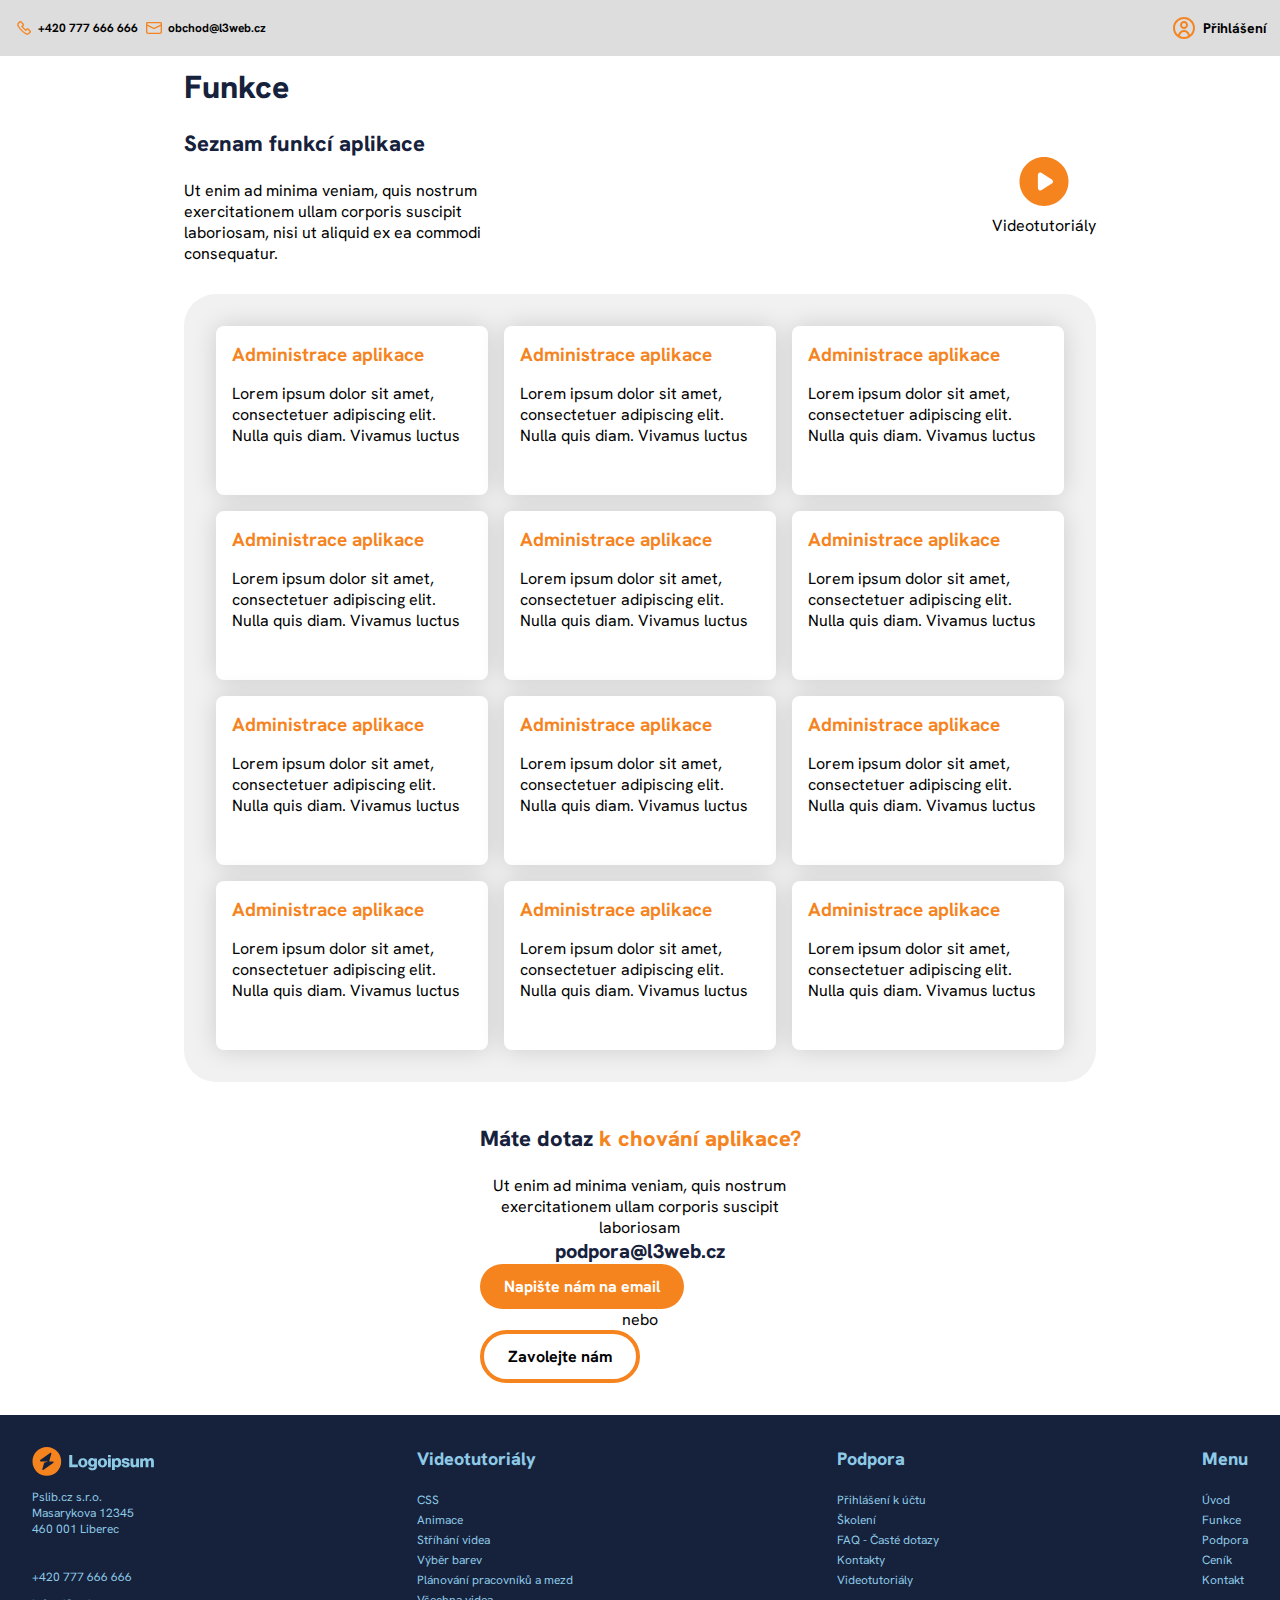
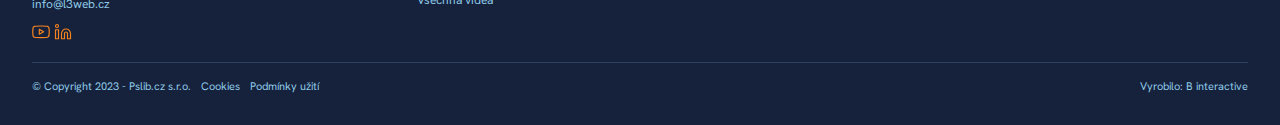
==== funkce.html @ f2d2f266 "menu" ====
<!DOCTYPE html>
<html lang="cs">
<head>
    <meta charset="UTF-8">
    <meta http-equiv="X-UA-Compatible" content="IE=edge">
    <meta name="viewport" content="width=device-width, initial-scale=1.0">
    <meta name="viewport" content="width=device-width, initial-scale=1.0">
    <link rel="preconnect" href="https://fonts.googleapis.com">
    <link rel="preconnect" href="https://fonts.gstatic.com" crossorigin>
    <link href="https://fonts.googleapis.com/css2?family=Hanken+Grotesk:ital,wght@0,300;0,400;0,500;0,600;0,700;0,800;1,300;1,400;1,500;1,600&display=swap" rel="stylesheet">
    <link rel="stylesheet" href="/fonts.css">
    <link rel="stylesheet" href="/layout.css">
    <link rel="stylesheet" href="/style.css">
    <title>Funkce</title>
</head>
<body>
    <header>
        <div class="menu__menuUp">
            <div class="menuUp__wrapper">
                <p class="menuUp__text menuUp__text--phone">+420 777 666 666</p>
                <p class="menuUp__text menuUp__text--mail">obchod@l3web.cz</p>
            </div>
            <p class="menuUp__login">Přihlášení</p>
        </div>
        <div class="menu__menuDown">

        </div>

    </header>

    <section class="funkce">
        <div class="funkce__wrapper2">
            <h1>Funkce</h1>
            <div class="funkce__wrapper">
                <div>
                    <h3 class="h3--left">Seznam funkcí aplikace</h3>
                    <p class="funkce__text">Ut enim ad minima veniam, quis nostrum exercitationem ullam corporis suscipit laboriosam, nisi ut aliquid ex ea commodi consequatur.</p>
                </div>
                <a href="#" class="funkce__video">Videotutoriály</a>
            </div>
        </div>
        

        <div class="vyhody__podrobnosti vyhody__podrobnosti--funkce">
            <a class="podrobnostiCard podrobnostiCard--funkce" href="#">
                <p class="podrobnostiCard__nadpis podrobnostiCard__nadpis--funkce">Administrace aplikace</p>
                <p class="podrobnostiCard__text">Lorem ipsum dolor sit amet, consectetuer adipiscing elit. Nulla quis diam. Vivamus luctus egestas leo. Class aptent taciti sociosqu ad litora torquent per conubia nostra, per inceptos hymenaeos. Nulla turpis magna, cursus sit amet, suscipit a, interdum id, felis.</p>
            </a>
            <a class="podrobnostiCard podrobnostiCard--funkce" href="#">
                <p class="podrobnostiCard__nadpis podrobnostiCard__nadpis--funkce">Administrace aplikace</p>
                <p class="podrobnostiCard__text">Lorem ipsum dolor sit amet, consectetuer adipiscing elit. Nulla quis diam. Vivamus luctus egestas leo. Class aptent taciti sociosqu ad litora torquent per conubia nostra, per inceptos hymenaeos. Nulla turpis magna, cursus sit amet, suscipit a, interdum id, felis.</p>
            </a>
            <a class="podrobnostiCard podrobnostiCard--funkce" href="#">
                <p class="podrobnostiCard__nadpis podrobnostiCard__nadpis--funkce">Administrace aplikace</p>
                <p class="podrobnostiCard__text">Lorem ipsum dolor sit amet, consectetuer adipiscing elit. Nulla quis diam. Vivamus luctus egestas leo. Class aptent taciti sociosqu ad litora torquent per conubia nostra, per inceptos hymenaeos. Nulla turpis magna, cursus sit amet, suscipit a, interdum id, felis.</p>
            </a>
            <a class="podrobnostiCard podrobnostiCard--funkce" href="#">
                <p class="podrobnostiCard__nadpis podrobnostiCard__nadpis--funkce">Administrace aplikace</p>
                <p class="podrobnostiCard__text">Lorem ipsum dolor sit amet, consectetuer adipiscing elit. Nulla quis diam. Vivamus luctus egestas leo. Class aptent taciti sociosqu ad litora torquent per conubia nostra, per inceptos hymenaeos. Nulla turpis magna, cursus sit amet, suscipit a, interdum id, felis.</p>
            </a>
            <a class="podrobnostiCard podrobnostiCard--funkce" href="#">
                <p class="podrobnostiCard__nadpis podrobnostiCard__nadpis--funkce">Administrace aplikace</p>
                <p class="podrobnostiCard__text">Lorem ipsum dolor sit amet, consectetuer adipiscing elit. Nulla quis diam. Vivamus luctus egestas leo. Class aptent taciti sociosqu ad litora torquent per conubia nostra, per inceptos hymenaeos. Nulla turpis magna, cursus sit amet, suscipit a, interdum id, felis.</p>
            </a>
            <a class="podrobnostiCard podrobnostiCard--funkce" href="#">
                <p class="podrobnostiCard__nadpis podrobnostiCard__nadpis--funkce">Administrace aplikace</p>
                <p class="podrobnostiCard__text">Lorem ipsum dolor sit amet, consectetuer adipiscing elit. Nulla quis diam. Vivamus luctus egestas leo. Class aptent taciti sociosqu ad litora torquent per conubia nostra, per inceptos hymenaeos. Nulla turpis magna, cursus sit amet, suscipit a, interdum id, felis.</p>
            </a>
            <a class="podrobnostiCard podrobnostiCard--funkce" href="#">
                <p class="podrobnostiCard__nadpis podrobnostiCard__nadpis--funkce">Administrace aplikace</p>
                <p class="podrobnostiCard__text">Lorem ipsum dolor sit amet, consectetuer adipiscing elit. Nulla quis diam. Vivamus luctus egestas leo. Class aptent taciti sociosqu ad litora torquent per conubia nostra, per inceptos hymenaeos. Nulla turpis magna, cursus sit amet, suscipit a, interdum id, felis.</p>
            </a>
            <a class="podrobnostiCard podrobnostiCard--funkce" href="#">
                <p class="podrobnostiCard__nadpis podrobnostiCard__nadpis--funkce">Administrace aplikace</p>
                <p class="podrobnostiCard__text">Lorem ipsum dolor sit amet, consectetuer adipiscing elit. Nulla quis diam. Vivamus luctus egestas leo. Class aptent taciti sociosqu ad litora torquent per conubia nostra, per inceptos hymenaeos. Nulla turpis magna, cursus sit amet, suscipit a, interdum id, felis.</p>
            </a>
            <a class="podrobnostiCard podrobnostiCard--funkce" href="#">
                <p class="podrobnostiCard__nadpis podrobnostiCard__nadpis--funkce">Administrace aplikace</p>
                <p class="podrobnostiCard__text">Lorem ipsum dolor sit amet, consectetuer adipiscing elit. Nulla quis diam. Vivamus luctus egestas leo. Class aptent taciti sociosqu ad litora torquent per conubia nostra, per inceptos hymenaeos. Nulla turpis magna, cursus sit amet, suscipit a, interdum id, felis.</p>
            </a>
            <a class="podrobnostiCard podrobnostiCard--funkce" href="#">
                <p class="podrobnostiCard__nadpis podrobnostiCard__nadpis--funkce">Administrace aplikace</p>
                <p class="podrobnostiCard__text">Lorem ipsum dolor sit amet, consectetuer adipiscing elit. Nulla quis diam. Vivamus luctus egestas leo. Class aptent taciti sociosqu ad litora torquent per conubia nostra, per inceptos hymenaeos. Nulla turpis magna, cursus sit amet, suscipit a, interdum id, felis.</p>
            </a>
            <a class="podrobnostiCard podrobnostiCard--funkce" href="#">
                <p class="podrobnostiCard__nadpis podrobnostiCard__nadpis--funkce">Administrace aplikace</p>
                <p class="podrobnostiCard__text">Lorem ipsum dolor sit amet, consectetuer adipiscing elit. Nulla quis diam. Vivamus luctus egestas leo. Class aptent taciti sociosqu ad litora torquent per conubia nostra, per inceptos hymenaeos. Nulla turpis magna, cursus sit amet, suscipit a, interdum id, felis.</p>
            </a>
            <a class="podrobnostiCard podrobnostiCard--funkce" href="#">
                <p class="podrobnostiCard__nadpis podrobnostiCard__nadpis--funkce">Administrace aplikace</p>
                <p class="podrobnostiCard__text">Lorem ipsum dolor sit amet, consectetuer adipiscing elit. Nulla quis diam. Vivamus luctus egestas leo. Class aptent taciti sociosqu ad litora torquent per conubia nostra, per inceptos hymenaeos. Nulla turpis magna, cursus sit amet, suscipit a, interdum id, felis.</p>
            </a>
        </div>

    </section>
    <section class="dotazy">
        <h3>Máte dotaz <span class="orange">k chování aplikace?</span></h3>
        <div class="dotazy__wrapper">
            <p class="dotazy__text">Ut enim ad minima veniam, quis nostrum exercitationem ullam corporis suscipit laboriosam</p>
            <p class="dotazy__mail">podpora@l3web.cz</p>
            <a class="button button--L" href="#">Napište nám na email</a>
            <p class="dotazy__text--2">nebo</p>
            <a class="button button--border" href="#">Zavolejte nám</a>
        </div>
    </section>

    <footer>
        <div class="footer">
            <div class="footer__mainWrapper">
                <div class="footer__kategory">
                    <img src="/img/logo_footer.svg" alt="">
                    <div class="footer__wrapper">
                        <div>
                            <p class="footer__odkaz">Pslib.cz s.r.o.</p>
                            <p class="footer__odkaz">Masarykova 12345</p>
                            <p class="footer__odkaz">460 001 Liberec</p>
                        </div>
                        <div class="footer__wrapper2">
                            <p class="footer__odkaz">+420 777 666 666</p>
                            <p class="footer__odkaz">info@l3web.cz</p>
                            <div>
                                <img src="/img/footer_youtube.svg" alt="">
                                <img src="/img/footer_linkedin.svg" alt="">
                            </div>
                        </div>
                    </div>
                </div>
                <div class="footer__kategory">
                    <p class="footer__title">Videotutoriály</p>
                    <div class="footer__text">
                        <a class="footer__odkaz" href="#">CSS</a>
                        <a class="footer__odkaz" href="#">Animace</a>
                        <a class="footer__odkaz" href="#">Stříhání videa</a>
                        <a class="footer__odkaz" href="#">Výběr barev</a>
                        <a class="footer__odkaz" href="#">Plánování pracovníků a mezd</a>
                        <a class="footer__odkaz" href="#">Všechna videa</a>
                    </div>
                </div>
                <div class="footer__kategory">
                    <p class="footer__title">Podpora</p>
                    <div class="footer__text">
                        <a class="footer__odkaz" href="#">Přihlášení k účtu</a>
                        <a class="footer__odkaz" href="#">Školení</a>
                        <a class="footer__odkaz" href="#">FAQ - Časté dotazy</a>
                        <a class="footer__odkaz" href="#">Kontakty</a>
                        <a class="footer__odkaz" href="#">Videotutoriály</a>
                    </div>
                </div>
                <div class="footer__kategory">
                    <p class="footer__title">Menu</p>
                    <div class="footer__text">
                        <a class="footer__odkaz" href="/index.html">Úvod</a>
                        <a class="footer__odkaz" href="/funkce.html">Funkce</a>
                        <a class="footer__odkaz" href="#">Podpora</a>
                        <a class="footer__odkaz" href="#">Ceník</a>
                        <a class="footer__odkaz" href="#">Kontakt</a> 
                    </div>
                </div>
            </div>
    
            <div class="footer__line"></div>
    
            <div class="footer__paticka">
                <div class="paticka__wrapper">
                    <p>© Copyright 2023 - Pslib.cz s.r.o.</p>
                    <p>Cookies</p>
                    <p>Podmínky užití</p>
                </div>
                    <p>Vyrobilo: B interactive</p>
            </div>
        </div>
    </footer>
</body>
</html>
---- fonts.css ----
:root {
    --primarColor:#F5841F;
    --secondColor:#16213C;
    --footerText:#8ECAE6;
    --buttonText: #ffffff;
}

html{
    font-family: 'Hanken Grotesk', sans-serif;
    font-weight: 400;
    font-size: 16px;
}
.menuUp__text {
    font-weight: 700;
    font-size: 12px;
}
.menuUp__login {
    font-weight: 700;
    font-size: 14px;
}

h1{
    font-weight: 800;
    font-size: 32px;
    color: var(--secondColor);
    text-align: left;
    align-self: flex-start;
    margin-top: 0;
}
.orange {
    color: var(--primarColor);
}
.uvod {
    color: var(--secondColor);
}
h2{
    font-weight: 800;
    font-size: 25px;
    color: var(--secondColor);
    text-align: center;
    margin-bottom: 1em;
    margin-top: 0;
}
h3 {
    font-weight: 800;
    font-size: 22px;
    color: var(--secondColor);
    margin-top: 0;
    margin-bottom: 1em;
    text-align: center;
}
.h3--left {
    text-align: left;
}
.button {
    font-weight: 700;
    color: var(--buttonText) ;
    text-decoration: none;
}
.pribeh__nadpis {
    font-weight: 800;
    font-size: 20px;
    color: var(--secondColor);
}
.vyhodyCard__text {
    font-weight: 700;
    font-size: 19px;
    color: var(--secondColor);
}
.recenze__jmeno {
    font-weight: 700;
    font-size: 19px;
}
.recenze__profese {
    font-style: italic;
    font-size: 14px;

}
.podrobnostiCard__nadpis {
    font-weight: 700;
    font-size: 19px;
    color: var(--secondColor);
}
.podrobnostiCard__nadpis--funkce {
    color: var(--primarColor);
}


.aktualita__nadpis {
    font-weight: 700;
    font-size: 19px;
}
.aktualita__odkaz {
    text-decoration: none;
    font-weight: 700;
    font-size: 16px;
    color: var(--primarColor);
}
.aktualita__odkaz:hover {
    color: var(--secondColor);
}



.footer {
    color: var(--footerText);
}
.footer__odkaz {
    text-decoration: none;
    color: var(--footerText);
    font-weight: 400;
    font-size: 12px;
}
.footer__odkaz:hover {
    color: var(--primarColor);
}
.footer__title {
    font-weight: 800;
    font-size: 18px;
}
.footer__paticka {
    font-weight: 400;
    font-size: 11px;
}

.dotazy__mail {
    font-weight: 800;
    font-size: 20px;
    color: var(--secondColor);
}
---- layout.css ----
body {
position: relative;
display: flex;
flex-direction: column;
align-items: center;
margin: 0;
}

section {
    padding: 2em 1em;
}

.uvod {
    display: flex;
    flex-direction: column;
    justify-items: right;
   /* justify-content: flex-start;*/
    align-content: flex-start;
    gap: 40px;
    max-width: 20em;    /*!!!!!!!!!!*/
}
.uvodBody{
    display: flex;
    flex-direction: column;
    align-items: flex-start;
    gap: 17px;
   /* width: 20em;*/
}

.uvod_img {
    width: 100%;   
   /* align-self: flex-start;*/
    border-radius: 22.5px;
}

.loga {
    /*display: grid;
    grid-template-areas: 
    "a a b b c"
    ". d e e .";
    gap: 2em;
    justify-content: center;
    align-content: center;*/
    display: flex;
    flex-direction: column;
    gap: 1em;
    align-items: center;
}
.loga__wrapper {
    display: flex;
    gap: 1em;
}

/*.logo_img--1 {
    grid-area: a;
}
.logo_img--2 {
    grid-area: b;
}
.logo_img--3 {
    grid-area: c;
}
.logo_img--4 {
    grid-area: d;
}
.logo_img--5 {
    grid-area: e;
}*/

.vyhody__podrobnosti {
    display: grid;
    justify-items: center;
    gap: 1em;
}
.vyhody__cardsGrid {
    display: grid;
    gap: 4em;
    justify-items: center;
}

.pribehFlex {
    display: flex;
    flex-direction: row;
    align-items: center;
    flex-wrap: wrap;
    padding: 0px;
    gap: 1.5em;
    margin: 0 2em;
}

.recenze__wrapper--2 {
    display: flex;
    flex-direction: column;
    gap: 4em;
}

.aktuality {
    display: flex;
    flex-direction: column;
    gap: 2em;
}


.funkce {
    display: flex;
    flex-direction: column;
    align-items: center;
    padding: 10px 20px;
    gap: 30px;
    margin-left: 4em;
    margin-right: 4em;
}
.funkce__wrapper {
    display: flex;
    flex-direction: column;
    align-items: flex-start;
    gap: 1em;
}
.funkce__text {
    width: 15em;
}
.vyhody__podrobnosti--funkce {
    padding: 1em;
    border-radius: 0.9em;
}
@media (min-width: 768px) {
    
    .nav-link {
        color: black;
        font-weight: 700;
        text-decoration: none;
    }

    .uvod {
        max-width: 30em;
    }

    .loga {
        flex-direction: row;
    }
    .vyhody__cardsGrid {
        grid-template-columns: 1fr 1fr;
    }
    .vyhody__podrobnosti {
        grid-template-columns: 1fr 1fr;
    }
    .center {
        align-self: center;
    }
    .story {
        width: max-content;
    }
    .pribehFlex {
        flex-direction: row;
        flex-wrap: nowrap;
        width: 600px;
        margin: 0;
    }
    .pribeh__text {
        width: 20em;
    }

    .aktuality {
        flex-direction: row;
        gap: 8em;
    }

    .funkce__wrapper {
        flex-direction: row;
        align-items: center;
        justify-content: space-between;
    }
    .funkce__text {
        width: 20em;
    }

    .funkce__wrapper2 {
        width: 100%;
    }
    .vyhody__podrobnosti--funkce {
        padding: 2em;
        border-radius: 32px;
    }
}

@media (min-width: 961px) {
    .vyhody__podrobnosti {
        grid-template-columns: 1fr 1fr 1fr;
    }
}

/* desktop*/
@media (min-width: 1281px) {
    .uvod {
        flex-direction: row;
        width: 80em;
        justify-content: center;
    }
    .uvodBody {
        width: 33em;
    }
    .uvod_img {
        width: 20em;      /*!!!!!!!!!*/
    }


    .vyhody__cardsGrid {
        grid-template-columns: repeat(4, 1fr);
        gap: 1em;
    }
    .vyhody__podrobnosti {
        grid-template-columns: repeat(4, 1fr);
        gap: 1em;
    }

    .recenze__wrapper--2 {
        flex-direction: row;
    }
    
    
}
---- style.css ----
:root {
    --primarColor:#F5841F;
    --secondColor:#16213C;
    --footerText:#8ECAE6;
    --buttonText: #ffffff;
    --vyhodyBg: rgba(231, 231, 231, 0.6);
    --aktualityBg: rgba(221, 221, 221, 1); /*skontrolovat*/
}
p {
    margin: 0;
}
a {
    text-decoration: none;
}
.nav-item:hover {
    transition: 0.2s;
    transform: scale(1.1);
    font-weight: 700;
}
/*a {
    text-decoration: none;
}*/

header {
    width: 100vw;
    
}
.menu__menuUp {
    display: flex;
    flex-direction: row;
    justify-content: space-between;
    align-items: center;
    /*margin: 1em;*/
    padding-top: 1em;
    padding-bottom: 1em;
    gap: 50px;
    background-color: var(--aktualityBg);
    width: 100vw;
    position: relative;
    z-index: 2;
}
.menuUp__wrapper {
    display: flex;
    flex-direction: row;
    align-items: center;
    flex-wrap: wrap;
    padding: 0px;
    gap: 8px;
    margin-left: 1em;
}
.menuUp__login::before {
    content: "";
    display: inline-block;
    width: 24px;
    height: 24px;
    background-image: url(/img/header_login.svg);
    background-position: center;
    background-size: contain;
    margin-right: 0.5em;
}
.menuUp__login {
    display: flex;
    flex-direction: row;
    align-items: center;
    margin-right: 1em;
}
.menuUp__text--phone::before {
    content: "";
    display: inline-block;
    width: 16px;
    height: 16px;
    background-image: url(/img/menu_phone.svg);
    background-position: center;
    background-size: contain;
    margin-right: 0.5em;
}
.menuUp__text--mail::before {
    content: "";
    display: inline-block;
    width: 16px;
    height: 16px;
    background-image: url(/img/menu_mail.svg);
    background-position: center;
    background-size: contain;
    margin-right: 0.5em;
}
.menuUp__text {
    display: flex;
    flex-direction: row;
    align-items: center;
}


.navbar {
    position: relative;
    justify-content: space-between;
    align-items: center;
    
  
}

/* hamburger menu */
.hamburger-row {
    padding: 1em;
    display: flex;
    justify-content: flex-end;
}
.hamburger {
    display: block;
}

.hamburger-nav ul {
    margin: 0;
    padding: 0;
}
.hamburger-nav li {
    display: block;
    padding: 0.5em 1em;
    padding-left: 1em;
    padding-top: 1em;
}
.navbar__logo{
    color: var(--white-color);
    position: absolute;
    top: 5em;
}

.hamburger-nav li:hover {
    color: var(--buttonText);
}
.hamburger {
    width: 60px;
    height: 45px;
    position: relative;
    overflow: hidden;
}
  
.hamburger span {
    position: absolute;
    height: 9px;
    width: 100%;
    background: var(--primarColor);
    left: 0;
    transition: 1s;
}

.hamburger span:nth-child(1) { top: 0px; }
  
.hamburger span:nth-child(2) { top: 18px; transition: 0.2s; }
  
.hamburger span:nth-child(3) { bottom: 0px; }

.hamburger-nav {
    transform: translateY(-100%);
    transition: 1s;
}





@media screen and (max-width: 639px) { 
    .hamburger-row {
        position: relative;
        z-index: 1;
        display: flex;
        background-color: var(--buttonText);
    }
    .hamburger-nav ul li > a {
        color: var(--buttonText);
    }
    .hamburger-nav.active {
        transform: scaleY(1);
    }
    .hamburger-nav.active > .navbar__logo {
        position: absolute;
        top: -3em;
    }
    .hamburger-nav {
        transition: 1s;
        position: absolute;
        background-color: var(--primarColor);
        width: 100vw;
        z-index: 0;
        padding-left: 2em;
    }

    .hamburger.active  span:nth-child(1) {
        transition: 1s;
        rotate: 45deg;
        top: 18px;
    }
    .hamburger.active  span:nth-child(2) {
        
        position: absolute;
        transform: translate(100%, 0);
        right: 100%;
        transition: 0.5s;
    }
    .hamburger.active  span:nth-child(3) {
        transition: 1s;
        rotate: 135deg;
        bottom: 18px;
        translate: .7s;
    }
    .hamburger-nav ul > li {
        color: beige;
    }

}
@media screen and (min-width: 640px) {
    .hamburger-row {
        display: none;
    }
    .hamburger-nav {
        transform: none;
        margin: 1em;
    }
    .navbar__logo {
        top: 0.5em;
    }
    .hamburger-nav ul {
        height: auto;
        width: 100%;
        display: flex;
        justify-content: end;
    }
    .hamburger-nav li:nth-child(even) {
        background-color: rgba(0, 0, 0, 0);
    }
    .hamburger-nav li{
        background-color: rgba(0, 0, 0, 0);
        color: black;
        transition: .4s;
        text-decoration: none;
    }
    .hamburger-nav li:hover {
        background-color: rgba(0, 0, 0, 0);
        color: black;
        transform: scale(1.4);
        transition: .4s;
    }
}


/* HEADER*/
header{
    position: relative;
    background-size:cover;
    background-position: center;
    margin: 0;
}

/* NAVBAR */










.uvodBody__odrazka::before {
    content: "";
    display: inline-block;
    width: 16.3px;
    height: 12.26px;
    background-image: url(/img/uvod_icon.svg);
    background-position: center;
    background-size: contain;
    margin-right: 3px;
}

.button {
    display: inline-block;
    padding: 12px 24px;
    text-align: center;
    border-radius: 30px;
    background-color: var(--primarColor);
}
.button:hover {
    background-color: var(--secondColor);
}
.button--S {
    padding: 6.4px 12.8px;
    border-radius: 16px;
}
.button--border {
    border: 4px solid var(--primarColor);
    border-radius: 30px;
    color: black;
    background-color: white; /*root*/
}
.button--border:hover {
    color: white;
    background-color: var(--primarColor);
}

.hidden { 
   position: absolute;
   margin-left: -300em;         /*špatně!!!! od marginovat absolut*/
}


.pribeh {
    display: flex;
    flex-direction: column;
    align-items: flex-start;
    padding: 0px;
    gap: 1em;
    flex-grow: 2;
}
.pribeh__text {
    overflow: hidden;
    flex-wrap: wrap;
    text-overflow: ellipsis;   /*overflow*/
    width: 16em;
    height: 4em;
    margin: 0;
}
.pribeh__img {
    flex-grow: 2;
    width: 100%;
    border-radius: 4.3%;
}

.recenze {
    display: flex;
    flex-direction: row;
    align-items: center;
    padding: 0px;
    gap: 19px;
}
.recenze__wrapper {
    display: flex;
    flex-direction: column;
    align-items: flex-start;
    padding: 0px;
    gap: 17px;
   /* width: 339px;*/
}
.recenze__text {
    overflow: hidden;
    flex-wrap: wrap;
    text-overflow: ellipsis;
    width: 230px;
    height: 4em;
}

.recenze__wrapper--1 {
    display: flex;
    flex-direction: column;
    gap: 2.5em;
    align-items: center;
}

.vyhody {
    display: flex;
    flex-direction: column;
    
    align-items: center;
    gap: 2em;
    background: var(--footerText); /*checknout*/
    width: 100vw;
    padding-bottom: 2em;
}
.vyhodyCard {
    display: flex;
    flex-direction: column;
    align-items: center;
    padding: 0px;
    gap: 27px;
    width: 304px;
    text-align: center;
}
.vyhody__line {
    border: 1px dashed #8ECAE6;
    transform: matrix(1, 0, 0, -1, 0, 0);
    width: 75%;
    align-self: center;
}
.podrobnostiCard {
    background-color: #ffffff;
    box-shadow: 0px 0px 25px #D2E7EF;   /*barva root*/
    border-radius: 8px;
    padding: 1em;
}
.podrobnostiCard__text {
    overflow: hidden;
    flex-wrap: wrap;
    text-overflow: ellipsis;
    width: 15em;
    height: 4em;
    color: black;   /*barva root*/
    margin-bottom: 2em;
    margin-top: 1em;
}

.aktualita__text {
    overflow: hidden;
    flex-wrap: wrap;
    text-overflow: ellipsis;
    width: 16em;
    height: 2.8em;
}
.aktuality__wrapper { /*zbytecny*/
    display: grid;
    gap: 1em;
    
}

.aktualita {
    display: flex;
    flex-direction: row;
    flex-wrap: nowrap;
    align-items: flex-start;
    margin-right: -3em;
}
.aktualita__wrapper::before {
    content: "24.";
    /*display: inline-block;*/
    width: 43px;
    height: 44px;
    background-image: url(/img/aktualiy.svg);
    /*text-align: center;*/
    display: flex;
    align-items: center;
    justify-content: center;
    color: var(--footerText);
    background-size: contain;
    background-repeat: no-repeat;
    /*background-position: center;*/
    background-position-y: 10px;
    /*position: absolute;*/
    margin-left: -3.1em;
    margin-bottom: -2.4em;
}
.aktuality__bg {
    display: flex;
    flex-direction: column;
    align-items: center;
    background-color: var(--aktualityBg);
    width: 100vw;
}





footer {
    background-color: var(--secondColor);
    width: 100vw;
    margin-bottom: 0;
    padding-bottom: 0;
}
.footer__kategory {
    display: flex;
    flex-direction: column;
    align-items: flex-start;
    padding: 0px;
    gap: 0.7em;
}
.footer__text {
    display: flex;
    flex-direction: column;
    align-items: flex-start;
    padding: 10px 0px;
    gap: 0.25em;
}
.footer__mainWrapper {
    display: flex;
    flex-direction: row;
    justify-content: space-between;
    /*justify-content: center;*/
    align-items: flex-start;
    flex-wrap: wrap;
    padding: 0px;
    gap: 1em;
}
.footer__wrapper {
    display: flex;
    flex-direction: column;
    justify-content: center;
    align-items: flex-start;
    padding: 0px;
    gap: 2em;
}
.footer__wrapper2 {
    display: flex;
    flex-direction: column;
    align-items: flex-start;
    padding: 0px;
    gap: 0.7em;
}
.footer {
    display: flex;
    flex-direction: column;
    gap: 1em;
    margin: 2em;
}

.footer__paticka {
    display: flex;
    flex-direction: row;
    justify-content: space-between;
    align-items: center;
}
.paticka__wrapper {
    display: flex;
    flex-direction: row;
    align-items: flex-start;
    padding: 0px;
    gap: 10px;
}
.footer__line {
    display: block;
    width: 100%;
    border-top: var(--footerText) solid 1px;
    opacity: 0.2;
}


/*FUNKCE */


.dotazy__wrapper {
   /* display: flex;
    flex-direction: column;
    align-items: center;*/
    padding: 0px;
    /*gap: 15px;*/
}
.dotazy__text {
    text-align: center;
    width: 20em;
}
.dotazy__mail {
    text-align: center;
}
.dotazy__text--2 {
    text-align: center;
}


.funkce__video::before {
    content: "";
    /*display: inline-block;*/
    width: 50px;
    height: 50px;
    background-image: url(/img/funkce_video.svg);
    /*text-align: center;*/
    display: flex;
    background-size: contain;
    background-repeat: no-repeat;
    /*background-position: center;*/
}
.funkce__video {
    display: flex;
    flex-direction: column;
    align-items: center;
    gap: 0.5em;
    color: black;
}
.podrobnostiCard--funkce {
    position: relative;
    box-shadow: 0px 0px 25px rgba(0, 0, 0, 0.15);
}

.podrobnostiCard__text::after {
    content: url(/img/funkce__hover.svg);
    display: flex;
    width: 14.8px;
    height: 10.59px;
    /*background-image: url(/img/funkce__hover.svg);*/
    background-position: center;
    background-size: contain;
    background-color: var(--primarColor);
    position: absolute;
    padding: 0.7em;
    border-radius: 50%;
    left: 1em;
    bottom: -0.5em;
    opacity: 0;
}

.vyhody__podrobnosti--funkce {
    background-color: var(--vyhodyBg);
}

.vyhody__podrobnosti--funkce .podrobnostiCard--funkce:hover .podrobnostiCard__text::after {
    opacity: 100;
}
.vyhody__podrobnosti--funkce .podrobnostiCard--funkce:hover .podrobnostiCard__nadpis--funkce {
    color: var(--secondColor);
}
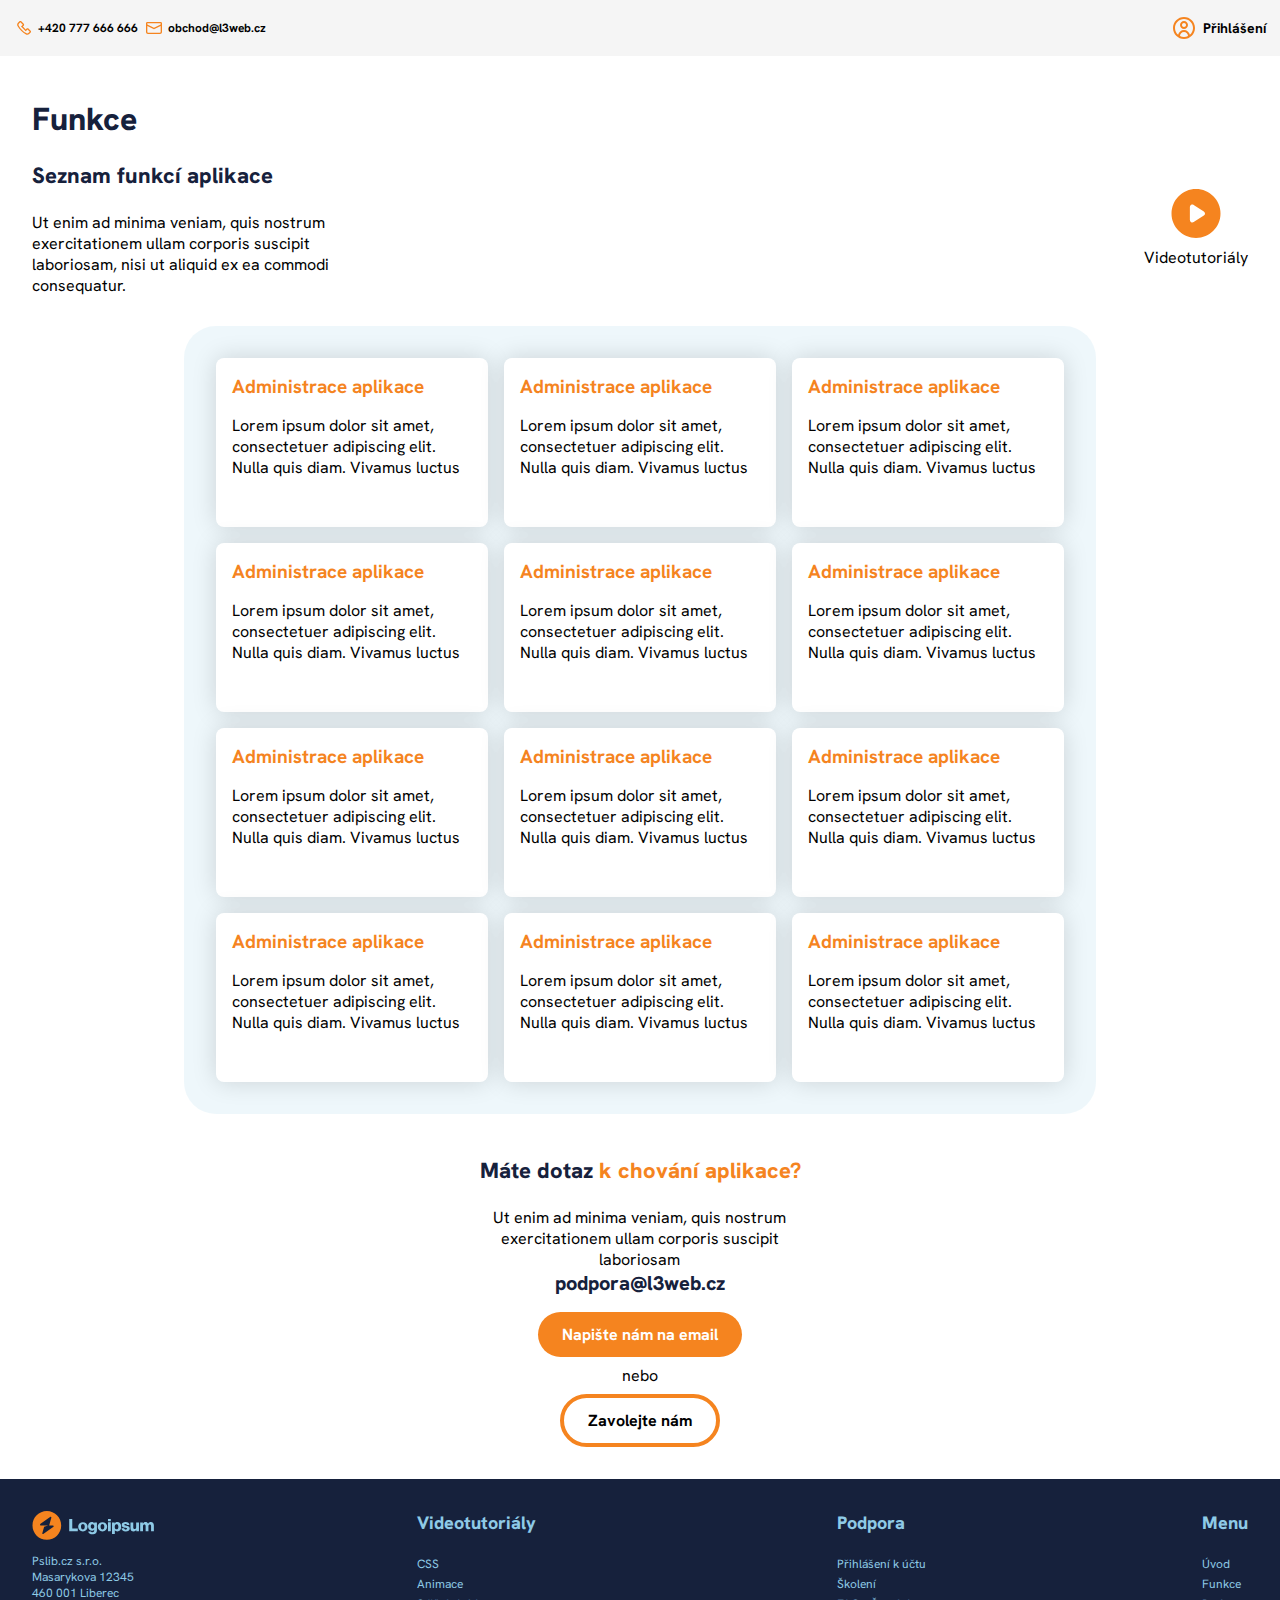
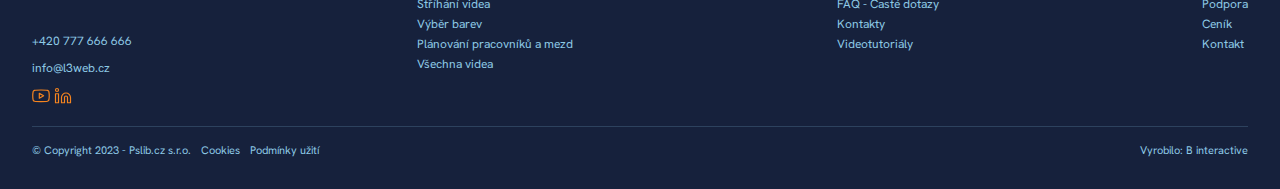
==== commit c50e45cf: "kontakt" ====
--- a/funkce.html
+++ b/funkce.html
@@ -8,9 +8,9 @@
     <link rel="preconnect" href="https://fonts.googleapis.com">
     <link rel="preconnect" href="https://fonts.gstatic.com" crossorigin>
     <link href="https://fonts.googleapis.com/css2?family=Hanken+Grotesk:ital,wght@0,300;0,400;0,500;0,600;0,700;0,800;1,300;1,400;1,500;1,600&display=swap" rel="stylesheet">
-    <link rel="stylesheet" href="/fonts.css">
-    <link rel="stylesheet" href="/layout.css">
-    <link rel="stylesheet" href="/style.css">
+    <link rel="stylesheet" href="./fonts.css">
+    <link rel="stylesheet" href="./layout.css">
+    <link rel="stylesheet" href="./style.css">
     <title>Funkce</title>
 </head>
 <body>
@@ -30,7 +30,7 @@
 
     <section class="funkce">
         <div class="funkce__wrapper2">
-            <h1>Funkce</h1>
+            <h1 class="h1--otherPage">Funkce</h1>
             <div class="funkce__wrapper">
                 <div>
                     <h3 class="h3--left">Seznam funkcí aplikace</h3>
@@ -95,12 +95,14 @@
     </section>
     <section class="dotazy">
         <h3>Máte dotaz <span class="orange">k chování aplikace?</span></h3>
-        <div class="dotazy__wrapper">
+        <div>
             <p class="dotazy__text">Ut enim ad minima veniam, quis nostrum exercitationem ullam corporis suscipit laboriosam</p>
             <p class="dotazy__mail">podpora@l3web.cz</p>
-            <a class="button button--L" href="#">Napište nám na email</a>
-            <p class="dotazy__text--2">nebo</p>
-            <a class="button button--border" href="#">Zavolejte nám</a>
+            <div class="dotazy__wrapper">
+                <a class="button button--L" href="#">Napište nám na email</a>
+                <p class="dotazy__text--2">nebo</p>
+                <a class="button button--border" href="#">Zavolejte nám</a>
+            </div>
         </div>
     </section>
 
@@ -108,19 +110,19 @@
         <div class="footer">
             <div class="footer__mainWrapper">
                 <div class="footer__kategory">
-                    <img src="/img/logo_footer.svg" alt="">
+                    <img src="./img/logo_footer.svg" alt="">
                     <div class="footer__wrapper">
                         <div>
-                            <p class="footer__odkaz">Pslib.cz s.r.o.</p>
-                            <p class="footer__odkaz">Masarykova 12345</p>
-                            <p class="footer__odkaz">460 001 Liberec</p>
+                            <p class="footer__neodkaz">Pslib.cz s.r.o.</p>
+                            <p class="footer__neodkaz">Masarykova 12345</p>
+                            <p class="footer__neodkaz">460 001 Liberec</p>
                         </div>
                         <div class="footer__wrapper2">
-                            <p class="footer__odkaz">+420 777 666 666</p>
+                            <tel class="footer__odkaz">+420 777 666 666</tel>
                             <p class="footer__odkaz">info@l3web.cz</p>
                             <div>
-                                <img src="/img/footer_youtube.svg" alt="">
-                                <img src="/img/footer_linkedin.svg" alt="">
+                                <img src="./img/footer_youtube.svg" alt="">
+                                <img src="./img/footer_linkedin.svg" alt="">
                             </div>
                         </div>
                     </div>
@@ -149,8 +151,8 @@
                 <div class="footer__kategory">
                     <p class="footer__title">Menu</p>
                     <div class="footer__text">
-                        <a class="footer__odkaz" href="/index.html">Úvod</a>
-                        <a class="footer__odkaz" href="/funkce.html">Funkce</a>
+                        <a class="footer__odkaz" href="./index.html">Úvod</a>
+                        <a class="footer__odkaz" href="./funkce.html">Funkce</a>
                         <a class="footer__odkaz" href="#">Podpora</a>
                         <a class="footer__odkaz" href="#">Ceník</a>
                         <a class="footer__odkaz" href="#">Kontakt</a> 
--- a/fonts.css
+++ b/fonts.css
@@ -114,6 +114,12 @@
 .footer__odkaz:hover {
     color: var(--primarColor);
 }
+.footer__neodkaz {
+    text-decoration: none;
+    color: var(--footerText);
+    font-weight: 400;
+    font-size: 12px;
+}
 .footer__title {
     font-weight: 800;
     font-size: 18px;
@@ -128,3 +134,14 @@
     font-size: 20px;
     color: var(--secondColor);
 }
+
+.kontakt__text {
+    font-weight: 700;
+    font-size: 19px;
+    color: var(--secondColor);
+    margin-bottom: 0.3em;
+}
+
+.h1--otherPage {
+    margin-left: 1em;
+}
--- a/layout.css
+++ b/layout.css
@@ -36,13 +36,6 @@
 }
 
 .loga {
-    /*display: grid;
-    grid-template-areas: 
-    "a a b b c"
-    ". d e e .";
-    gap: 2em;
-    justify-content: center;
-    align-content: center;*/
     display: flex;
     flex-direction: column;
     gap: 1em;
@@ -52,22 +45,6 @@
     display: flex;
     gap: 1em;
 }
-
-/*.logo_img--1 {
-    grid-area: a;
-}
-.logo_img--2 {
-    grid-area: b;
-}
-.logo_img--3 {
-    grid-area: c;
-}
-.logo_img--4 {
-    grid-area: d;
-}
-.logo_img--5 {
-    grid-area: e;
-}*/
 
 .vyhody__podrobnosti {
     display: grid;
@@ -111,6 +88,7 @@
     gap: 30px;
     margin-left: 4em;
     margin-right: 4em;
+    width: 100%;
 }
 .funkce__wrapper {
     display: flex;
@@ -124,6 +102,13 @@
 .vyhody__podrobnosti--funkce {
     padding: 1em;
     border-radius: 0.9em;
+}
+
+.kontakt__wrapper {
+    display: flex;
+    flex-direction: column;
+    margin: 0 2em;
+    gap: 1em;
 }
 @media (min-width: 768px) {
     
@@ -186,8 +171,25 @@
 }
 
 @media (min-width: 961px) {
-    .vyhody__podrobnosti {
+    .uvod {
+        flex-direction: row;
+        max-width: 50em
+    }
+    .uvodBody {
+        width: 50em;
+    }
+    .vyhody__podrobnosti--funkce {
         grid-template-columns: 1fr 1fr 1fr;
+    }
+    .kontakt__wrapper {
+        flex-direction: row;
+        margin: 0 2em;
+        gap: 3em;
+    }
+    .kontakt__wrapper2 {
+        display: flex;
+        flex-direction: column;
+        justify-content: space-between;
     }
 }
 
@@ -195,17 +197,11 @@
 @media (min-width: 1281px) {
     .uvod {
         flex-direction: row;
-        width: 80em;
+        max-width: 60em;
         justify-content: center;
     }
-    .uvodBody {
-        width: 33em;
-    }
-    .uvod_img {
-        width: 20em;      /*!!!!!!!!!*/
-    }
-
-
+    
+    
     .vyhody__cardsGrid {
         grid-template-columns: repeat(4, 1fr);
         gap: 1em;
--- a/style.css
+++ b/style.css
@@ -3,8 +3,9 @@
     --secondColor:#16213C;
     --footerText:#8ECAE6;
     --buttonText: #ffffff;
-    --vyhodyBg: rgba(231, 231, 231, 0.6);
-    --aktualityBg: rgba(221, 221, 221, 1); /*skontrolovat*/
+    --vyhodyBg: rgba(142, 202, 230, 0.15);
+    --aktualityBg: rgb(245, 245, 245); /*skontrolovat*/
+    --text: black;
 }
 p {
     margin: 0;
@@ -17,20 +18,15 @@
     transform: scale(1.1);
     font-weight: 700;
 }
-/*a {
-    text-decoration: none;
-}*/
 
 header {
     width: 100vw;
-    
 }
 .menu__menuUp {
     display: flex;
     flex-direction: row;
     justify-content: space-between;
     align-items: center;
-    /*margin: 1em;*/
     padding-top: 1em;
     padding-bottom: 1em;
     gap: 50px;
@@ -53,7 +49,7 @@
     display: inline-block;
     width: 24px;
     height: 24px;
-    background-image: url(/img/header_login.svg);
+    background-image: url(./img/header_login.svg);
     background-position: center;
     background-size: contain;
     margin-right: 0.5em;
@@ -69,7 +65,7 @@
     display: inline-block;
     width: 16px;
     height: 16px;
-    background-image: url(/img/menu_phone.svg);
+    background-image: url(./img/menu_phone.svg);
     background-position: center;
     background-size: contain;
     margin-right: 0.5em;
@@ -79,7 +75,7 @@
     display: inline-block;
     width: 16px;
     height: 16px;
-    background-image: url(/img/menu_mail.svg);
+    background-image: url(./img/menu_mail.svg);
     background-position: center;
     background-size: contain;
     margin-right: 0.5em;
@@ -95,8 +91,6 @@
     position: relative;
     justify-content: space-between;
     align-items: center;
-    
-  
 }
 
 /* hamburger menu */
@@ -204,7 +198,7 @@
         translate: .7s;
     }
     .hamburger-nav ul > li {
-        color: beige;
+        color: var(--buttonText);              /*:::::*/
     }
 
 }
@@ -226,40 +220,31 @@
         justify-content: end;
     }
     .hamburger-nav li:nth-child(even) {
-        background-color: rgba(0, 0, 0, 0);
-    }
-    .hamburger-nav li{
-        background-color: rgba(0, 0, 0, 0);
-        color: black;
-        transition: .4s;
+        background-color: rgba(0, 0, 0, 0);      /*:::::::::*/
+    }
+    .hamburger-nav li a{
+        background-color: rgba(0, 0, 0, 0);      /*vybyrani*/
+        color: var(--text);
+        transition: .2s;
         text-decoration: none;
     }
     .hamburger-nav li:hover {
         background-color: rgba(0, 0, 0, 0);
-        color: black;
-        transform: scale(1.4);
-        transition: .4s;
-    }
-}
-
-
-/* HEADER*/
+        color: var(--text);
+        transform: scale(1.1);
+        transition: .2s;
+    }
+}
+
+
+
 header{
-    position: relative;
+   /* position: relative;
     background-size:cover;
-    background-position: center;
+    background-position: center;*/
     margin: 0;
-}
-
-/* NAVBAR */
-
-
-
-
-
-
-
-
+    margin-bottom: 2em;
+}
 
 
 .uvodBody__odrazka::before {
@@ -267,7 +252,7 @@
     display: inline-block;
     width: 16.3px;
     height: 12.26px;
-    background-image: url(/img/uvod_icon.svg);
+    background-image: url(./img/uvod_icon.svg);
     background-position: center;
     background-size: contain;
     margin-right: 3px;
@@ -290,11 +275,11 @@
 .button--border {
     border: 4px solid var(--primarColor);
     border-radius: 30px;
-    color: black;
-    background-color: white; /*root*/
+    color: var(--text);
+    background-color: var(--buttonText);
 }
 .button--border:hover {
-    color: white;
+    color: var(--buttonText);
     background-color: var(--primarColor);
 }
 
@@ -310,7 +295,7 @@
     align-items: flex-start;
     padding: 0px;
     gap: 1em;
-    flex-grow: 2;
+   /* flex-grow: 2;*/
 }
 .pribeh__text {
     overflow: hidden;
@@ -359,10 +344,9 @@
 .vyhody {
     display: flex;
     flex-direction: column;
-    
     align-items: center;
     gap: 2em;
-    background: var(--footerText); /*checknout*/
+    background: var(--vyhodyBg); /*checknout*/
     width: 100vw;
     padding-bottom: 2em;
 }
@@ -376,14 +360,14 @@
     text-align: center;
 }
 .vyhody__line {
-    border: 1px dashed #8ECAE6;
-    transform: matrix(1, 0, 0, -1, 0, 0);
+    border: 1px dashed var(--footerText);
+    transform: matrix(1, 0, 0, -1, 0, 0);    /*znytecny*/
     width: 75%;
     align-self: center;
 }
 .podrobnostiCard {
-    background-color: #ffffff;
-    box-shadow: 0px 0px 25px #D2E7EF;   /*barva root*/
+    background-color: var(--buttonText);
+    box-shadow: 0px 0px 25px var(--footerText);   /*barva root*/
     border-radius: 8px;
     padding: 1em;
 }
@@ -423,7 +407,7 @@
     /*display: inline-block;*/
     width: 43px;
     height: 44px;
-    background-image: url(/img/aktualiy.svg);
+    background-image: url(./img/aktualiy.svg);
     /*text-align: center;*/
     display: flex;
     align-items: center;
@@ -526,11 +510,11 @@
 
 
 .dotazy__wrapper {
-   /* display: flex;
-    flex-direction: column;
-    align-items: center;*/
-    padding: 0px;
-    /*gap: 15px;*/
+    display: flex;
+    flex-direction: column;
+    align-items: center;
+    gap: 0.5em;
+    margin-top: 1em;
 }
 .dotazy__text {
     text-align: center;
@@ -549,7 +533,7 @@
     /*display: inline-block;*/
     width: 50px;
     height: 50px;
-    background-image: url(/img/funkce_video.svg);
+    background-image: url(./img/funkce_video.svg);
     /*text-align: center;*/
     display: flex;
     background-size: contain;
@@ -569,11 +553,10 @@
 }
 
 .podrobnostiCard__text::after {
-    content: url(/img/funkce__hover.svg);
+    content: url(./img/funkce__hover.svg);
     display: flex;
     width: 14.8px;
     height: 10.59px;
-    /*background-image: url(/img/funkce__hover.svg);*/
     background-position: center;
     background-size: contain;
     background-color: var(--primarColor);
@@ -585,6 +568,13 @@
     opacity: 0;
 }
 
+.funkce__wrapper {
+    margin: 0 2em;
+}
+.funkce__wrapper2 {
+    align-items: flex-start;
+}
+
 .vyhody__podrobnosti--funkce {
     background-color: var(--vyhodyBg);
 }
@@ -598,4 +588,20 @@
 
 
 
-
+/* KONTAKT*/ 
+.kontakt__background {
+    background-color: var(--vyhodyBg);
+    width: 100%;
+    margin: 6em 0;
+    padding: 1em 0;
+}
+
+.kontakt__mapaImg {
+    width: 100%;
+}
+
+
+
+
+
+
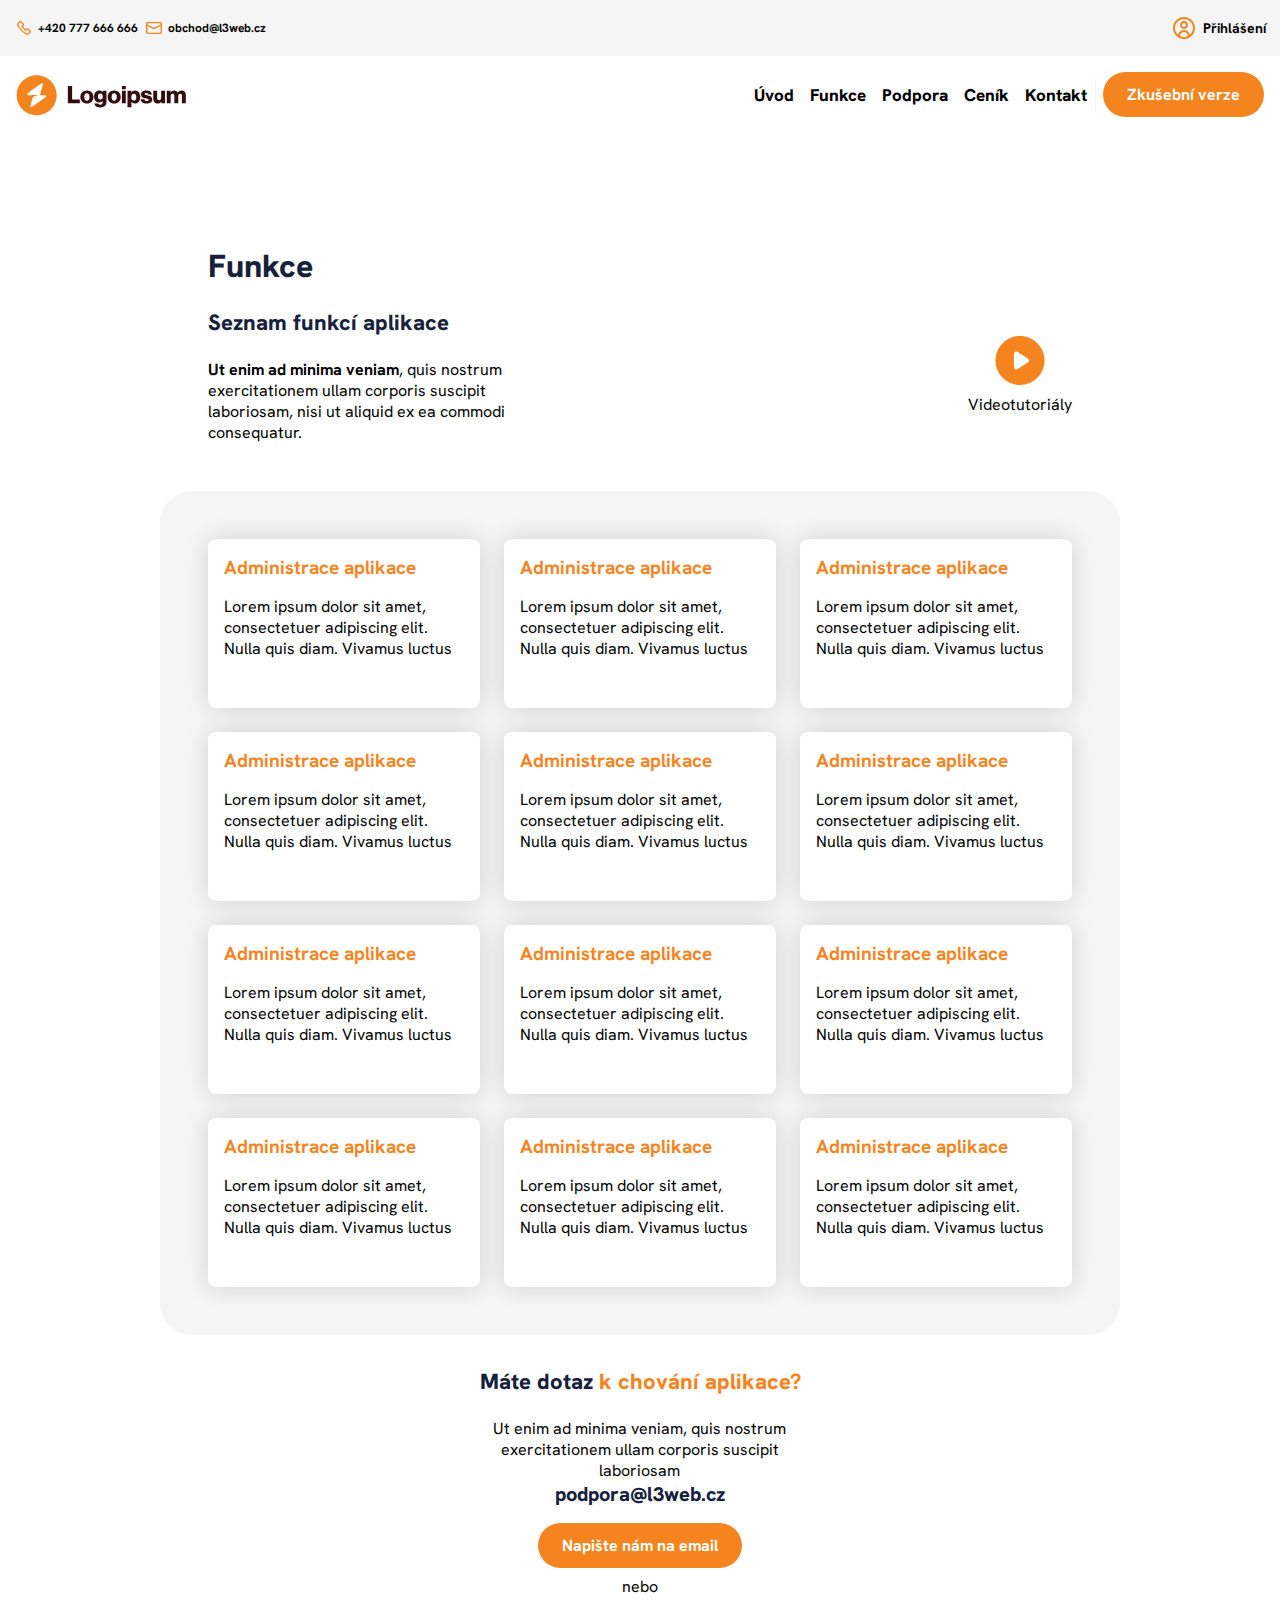
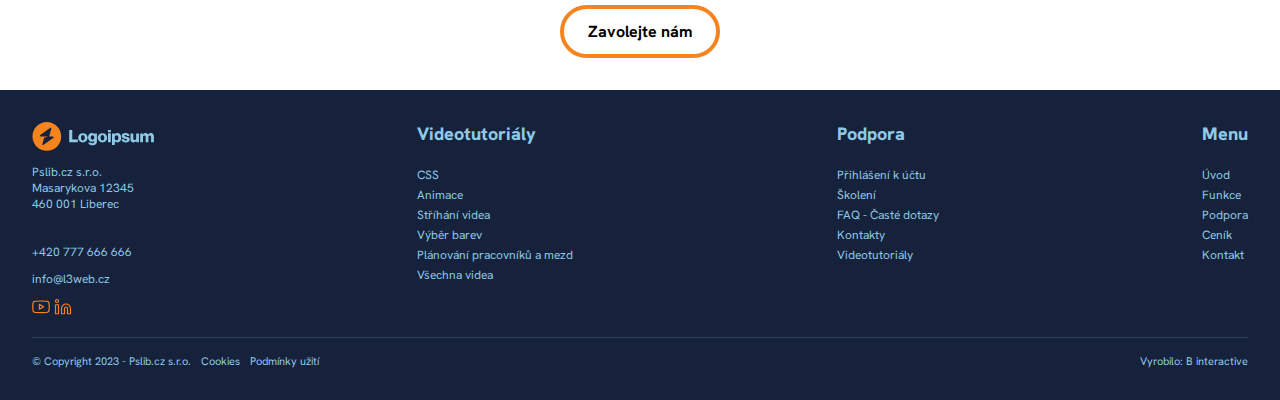
==== commit ad565dd6: "funkceUpgrade" ====
--- a/funkce.html
+++ b/funkce.html
@@ -11,6 +11,7 @@
     <link rel="stylesheet" href="./fonts.css">
     <link rel="stylesheet" href="./layout.css">
     <link rel="stylesheet" href="./style.css">
+    <script src="./hamburger.js"></script>
     <title>Funkce</title>
 </head>
 <body>
@@ -23,6 +24,29 @@
             <p class="menuUp__login">Přihlášení</p>
         </div>
         <div class="menu__menuDown">
+            <div class="navbar">
+                <a href="./index.html" class="navbar__logo"><img src="./img/Logo5.svg" alt="logo Ipsum" width="170" height="41"></a>
+                
+               
+                <div class="hamburger-row">
+                    
+                    <a href="javascript:void(0)" class="hamburger hamburger-btn hamburger-zone">
+                        <span></span>
+                        <span></span>
+                        <span></span>
+                    </a>
+                </div>
+                <nav class="hamburger-nav hamburger-zone">
+                    <ul>
+                        <li><a href="./index.html">Úvod</a></li>
+                        <li><a href="./funkce.html">Funkce</a></li>
+                        <li><a href="#">Podpora</a></li>
+                        <li><a href="#">Ceník</a></li>
+                        <li><a href="./kontakt.html">Kontakt</a></li>
+                        <a class="button button--menu" href="#">Zkušební verze</a>
+                    </ul>
+                </nav>
+               
 
         </div>
 
@@ -30,11 +54,11 @@
 
     <section class="funkce">
         <div class="funkce__wrapper2">
-            <h1 class="h1--otherPage">Funkce</h1>
+            <h1>Funkce</h1>
             <div class="funkce__wrapper">
                 <div>
                     <h3 class="h3--left">Seznam funkcí aplikace</h3>
-                    <p class="funkce__text">Ut enim ad minima veniam, quis nostrum exercitationem ullam corporis suscipit laboriosam, nisi ut aliquid ex ea commodi consequatur.</p>
+                    <p class="funkce__text"><b>Ut enim ad minima veniam</b>, quis nostrum exercitationem ullam corporis suscipit laboriosam, nisi ut aliquid ex ea commodi consequatur.</p>
                 </div>
                 <a href="#" class="funkce__video">Videotutoriály</a>
             </div>
@@ -155,7 +179,7 @@
                         <a class="footer__odkaz" href="./funkce.html">Funkce</a>
                         <a class="footer__odkaz" href="#">Podpora</a>
                         <a class="footer__odkaz" href="#">Ceník</a>
-                        <a class="footer__odkaz" href="#">Kontakt</a> 
+                        <a class="footer__odkaz" href="./kontakt.html">Kontakt</a> 
                     </div>
                 </div>
             </div>
--- a/fonts.css
+++ b/fonts.css
@@ -66,6 +66,7 @@
     font-weight: 700;
     font-size: 19px;
     color: var(--secondColor);
+    margin-top: 1em;
 }
 .recenze__jmeno {
     font-weight: 700;
--- a/layout.css
+++ b/layout.css
@@ -9,28 +9,30 @@
 }
 
 section {
-    padding: 2em 1em;
+   /* padding: 2em 1em;*/
 }
 
 .uvod {
-    display: flex;
+   /* display: flex;
     flex-direction: column;
     justify-items: right;
-   /* justify-content: flex-start;*/
+    justify-content: flex-start;
     align-content: flex-start;
-    gap: 40px;
-    max-width: 20em;    /*!!!!!!!!!!*/
+    gap: 40px;*/
+    /*max-width: 20em; */   /*!!!!!!!!!!*/
+    margin: 0 2em;
 }
 .uvodBody{
-    display: flex;
+    /*display: flex;
     flex-direction: column;
     align-items: flex-start;
     gap: 17px;
    /* width: 20em;*/
-}
-
-.uvod_img {
-    width: 100%;   
+   margin-bottom: 1em;
+}
+
+.uvod__img {
+   /* width: 100%;*/   
    /* align-self: flex-start;*/
     border-radius: 22.5px;
 }
@@ -49,7 +51,7 @@
 .vyhody__podrobnosti {
     display: grid;
     justify-items: center;
-    gap: 1em;
+    gap: 1.5em;
 }
 .vyhody__cardsGrid {
     display: grid;
@@ -58,43 +60,47 @@
 }
 
 .pribehFlex {
-    display: flex;
+    /*display: flex;
     flex-direction: row;
     align-items: center;
-    flex-wrap: wrap;
+    flex-wrap: wrap;*/
     padding: 0px;
     gap: 1.5em;
     margin: 0 2em;
 }
 
 .recenze__wrapper--2 {
-    display: flex;
-    flex-direction: column;
-    gap: 4em;
+    /*display: flex;
+    flex-direction: column;
+    gap: 4em;*/
 }
 
 .aktuality {
-    display: flex;
-    flex-direction: column;
-    gap: 2em;
+    /*display: flex;
+    flex-direction: column;
+    gap: 2em;*/
+    
+}
+.aktualita__wrapper {
+    margin-bottom: 2em;
 }
 
 
 .funkce {
-    display: flex;
-    flex-direction: column;
-    align-items: center;
-    padding: 10px 20px;
+    /*display: flex;
+    flex-direction: column;
+    align-items: center;*/
+    /*padding: 10px 20px;
     gap: 30px;
     margin-left: 4em;
     margin-right: 4em;
-    width: 100%;
+   /* width: 100%;*/
 }
 .funkce__wrapper {
-    display: flex;
+   /* display: flex;
     flex-direction: column;
     align-items: flex-start;
-    gap: 1em;
+    gap: 1em;*/
 }
 .funkce__text {
     width: 15em;
@@ -127,6 +133,7 @@
     }
     .vyhody__cardsGrid {
         grid-template-columns: 1fr 1fr;
+        gap: 2em;
     }
     .vyhody__podrobnosti {
         grid-template-columns: 1fr 1fr;
@@ -134,25 +141,27 @@
     .center {
         align-self: center;
     }
-    .story {
-        width: max-content;
-    }
+    
     .pribehFlex {
+        display: flex;
         flex-direction: row;
         flex-wrap: nowrap;
-        width: 600px;
-        margin: 0;
+        align-items: center;
+        margin: 0 5em;
+        max-width: 900px;
     }
     .pribeh__text {
-        width: 20em;
+       /* width: 20em;*/
     }
 
     .aktuality {
+        display: flex;
         flex-direction: row;
         gap: 8em;
     }
 
     .funkce__wrapper {
+        display: flex;
         flex-direction: row;
         align-items: center;
         justify-content: space-between;
@@ -162,16 +171,18 @@
     }
 
     .funkce__wrapper2 {
-        width: 100%;
+       /* width: 100%;*/
+       margin: 3em;
     }
     .vyhody__podrobnosti--funkce {
-        padding: 2em;
+        padding: 3em;
         border-radius: 32px;
     }
 }
 
 @media (min-width: 961px) {
     .uvod {
+        display: flex;
         flex-direction: row;
         max-width: 50em
     }
@@ -200,8 +211,6 @@
         max-width: 60em;
         justify-content: center;
     }
-    
-    
     .vyhody__cardsGrid {
         grid-template-columns: repeat(4, 1fr);
         gap: 1em;
@@ -212,21 +221,22 @@
     }
 
     .recenze__wrapper--2 {
-        flex-direction: row;
-    }
-    
-    
-}
-
-
-
-
-
-
-
-
-
-
-
-
-
+        display: flex;
+        gap: 2em;
+    }
+    
+    
+}
+
+
+
+
+
+
+
+
+
+
+
+
+
--- a/style.css
+++ b/style.css
@@ -13,14 +13,20 @@
 a {
     text-decoration: none;
 }
-.nav-item:hover {
+.nav-item:hover {        /*font*/
     transition: 0.2s;
     transform: scale(1.1);
     font-weight: 700;
 }
+.img--responsiv {
+    width: 100%;
+}
 
 header {
-    width: 100vw;
+    width: 100%;
+}
+section {
+    margin-top: 2em;
 }
 .menu__menuUp {
     display: flex;
@@ -31,7 +37,7 @@
     padding-bottom: 1em;
     gap: 50px;
     background-color: var(--aktualityBg);
-    width: 100vw;
+    /*width: 100%;*/
     position: relative;
     z-index: 2;
 }
@@ -109,14 +115,14 @@
 }
 .hamburger-nav li {
     display: block;
-    padding: 0.5em 1em;
-    padding-left: 1em;
-    padding-top: 1em;
+    padding: 0.5em 1.5em;
 }
 .navbar__logo{
     color: var(--white-color);
     position: absolute;
-    top: 5em;
+    top: 25%;
+    z-index: 5;
+    margin-left: 1em;
 }
 
 .hamburger-nav li:hover {
@@ -149,15 +155,11 @@
     transition: 1s;
 }
 
-
-
-
-
-@media screen and (max-width: 639px) { 
+@media screen and (max-width: 768px) { 
     .hamburger-row {
         position: relative;
         z-index: 1;
-        display: flex;
+        /*display: flex;*/
         background-color: var(--buttonText);
     }
     .hamburger-nav ul li > a {
@@ -174,7 +176,7 @@
         transition: 1s;
         position: absolute;
         background-color: var(--primarColor);
-        width: 100vw;
+        width: 100%;
         z-index: 0;
         padding-left: 2em;
     }
@@ -202,7 +204,7 @@
     }
 
 }
-@media screen and (min-width: 640px) {
+@media screen and (min-width: 768px) {
     .hamburger-row {
         display: none;
     }
@@ -211,13 +213,15 @@
         margin: 1em;
     }
     .navbar__logo {
-        top: 0.5em;
-    }
-    .hamburger-nav ul {
-        height: auto;
-        width: 100%;
+        top: 6%;
+    }
+    .hamburger-nav > ul {
+       /* height: auto;
+        width: 100%;*/
         display: flex;
         justify-content: end;
+        align-items: center;
+        gap: 1em;
     }
     .hamburger-nav li:nth-child(even) {
         background-color: rgba(0, 0, 0, 0);      /*:::::::::*/
@@ -227,12 +231,28 @@
         color: var(--text);
         transition: .2s;
         text-decoration: none;
+        font-weight: 800;
+        font-size: 17px;
+    }
+    .hamburger-nav li {
+       padding: 0;
+       height: fit-content;
     }
     .hamburger-nav li:hover {
         background-color: rgba(0, 0, 0, 0);
         color: var(--text);
         transform: scale(1.1);
         transition: .2s;
+    }
+    .button--menu::before {
+        content: "";
+        display: inline-block;
+        width: 1px;
+        height: 2.2em;
+        background-color: var(--aktualityBg);
+        position: absolute;
+        bottom: 9%;
+        margin-left: -2em;
     }
 }
 
@@ -268,10 +288,10 @@
 .button:hover {
     background-color: var(--secondColor);
 }
-.button--S {
+/*.button--S {
     padding: 6.4px 12.8px;
     border-radius: 16px;
-}
+}*/
 .button--border {
     border: 4px solid var(--primarColor);
     border-radius: 30px;
@@ -282,6 +302,11 @@
     color: var(--buttonText);
     background-color: var(--primarColor);
 }
+.button--center {
+    transform: translate(-50%, 0%);
+    position: relative;
+    left: 50%;
+}
 
 .hidden { 
    position: absolute;
@@ -290,24 +315,28 @@
 
 
 .pribeh {
-    display: flex;
-    flex-direction: column;
-    align-items: flex-start;
-    padding: 0px;
-    gap: 1em;
+    /*display: flex;
+    flex-direction: column;
+    align-items: flex-start;
+    padding: 0px;
+    gap: 1em;*/
    /* flex-grow: 2;*/
+   flex-basis: 200px;
+   flex-grow: 1;
 }
 .pribeh__text {
     overflow: hidden;
     flex-wrap: wrap;
     text-overflow: ellipsis;   /*overflow*/
-    width: 16em;
+    /*width: 16em;*/
     height: 4em;
     margin: 0;
+    margin: 1em 0;
 }
 .pribeh__img {
-    flex-grow: 2;
-    width: 100%;
+    flex-basis: 200px;
+    flex-grow: 1;
+   /* width: 100%;*/
     border-radius: 4.3%;
 }
 
@@ -317,6 +346,7 @@
     align-items: center;
     padding: 0px;
     gap: 19px;
+    margin-bottom: 2em;
 }
 .recenze__wrapper {
     display: flex;
@@ -335,49 +365,53 @@
 }
 
 .recenze__wrapper--1 {
-    display: flex;
+    /*display: flex;
     flex-direction: column;
     gap: 2.5em;
-    align-items: center;
+    align-items: center;*/
 }
 
 .vyhody {
-    display: flex;
-    flex-direction: column;
-    align-items: center;
-    gap: 2em;
+    /*display: flex;
+    flex-direction: column;
+    align-items: center;
+    gap: 2em;*/
     background: var(--vyhodyBg); /*checknout*/
-    width: 100vw;
+    width: 100%;
     padding-bottom: 2em;
+    padding-top: 1em ;
 }
 .vyhodyCard {
-    display: flex;
-    flex-direction: column;
-    align-items: center;
-    padding: 0px;
-    gap: 27px;
+    /*display: flex;
+    flex-direction: column;
+    align-items: center;
+    padding: 0px;
+    gap: 27px;*/
     width: 304px;
     text-align: center;
 }
 .vyhody__line {
     border: 1px dashed var(--footerText);
     transform: matrix(1, 0, 0, -1, 0, 0);    /*znytecny*/
-    width: 75%;
-    align-self: center;
+    width: 70%;
+    position: relative;
+    left: 15%;
+    margin: 2em 0;
 }
 .podrobnostiCard {
     background-color: var(--buttonText);
     box-shadow: 0px 0px 25px var(--footerText);   /*barva root*/
     border-radius: 8px;
     padding: 1em;
+    width: 15em;
 }
 .podrobnostiCard__text {
     overflow: hidden;
     flex-wrap: wrap;
     text-overflow: ellipsis;
-    width: 15em;
+   /* width: 15em;*/
     height: 4em;
-    color: black;   /*barva root*/
+    color: var(--text);   /*barva root*/
     margin-bottom: 2em;
     margin-top: 1em;
 }
@@ -396,10 +430,10 @@
 }
 
 .aktualita {
-    display: flex;
+    /*display: flex;
     flex-direction: row;
     flex-wrap: nowrap;
-    align-items: flex-start;
+    align-items: flex-start;*/
     margin-right: -3em;
 }
 .aktualita__wrapper::before {
@@ -426,7 +460,8 @@
     flex-direction: column;
     align-items: center;
     background-color: var(--aktualityBg);
-    width: 100vw;
+    width: 100%;
+    padding-top: 1em;
 }
 
 
@@ -435,7 +470,7 @@
 
 footer {
     background-color: var(--secondColor);
-    width: 100vw;
+    width: 100%;
     margin-bottom: 0;
     padding-bottom: 0;
 }
@@ -545,46 +580,57 @@
     flex-direction: column;
     align-items: center;
     gap: 0.5em;
-    color: black;
+    color: var(--text);
+    width: fit-content;
 }
 .podrobnostiCard--funkce {
     position: relative;
-    box-shadow: 0px 0px 25px rgba(0, 0, 0, 0.15);
+    box-shadow: 0px 0px 25px rgba(0, 0, 0, 0.15);   /*root*/
 }
 
 .podrobnostiCard__text::after {
     content: url(./img/funkce__hover.svg);
     display: flex;
-    width: 14.8px;
-    height: 10.59px;
-    background-position: center;
-    background-size: contain;
+    /*width: 14.8px;
+    height: 10.59px;*/
+    height: 14.8px;
+    /*background-position: center;
+    background-size: contain;*/
     background-color: var(--primarColor);
     position: absolute;
     padding: 0.7em;
     border-radius: 50%;
-    left: 1em;
-    bottom: -0.5em;
+    left: 0;
+    bottom: -1em;
     opacity: 0;
-}
-
+    transition: .2s;
+}
+.dotazy {
+    margin: 2em 0;
+}
 .funkce__wrapper {
-    margin: 0 2em;
+    /*margin: 0 2em;*/
 }
 .funkce__wrapper2 {
     align-items: flex-start;
 }
 
 .vyhody__podrobnosti--funkce {
-    background-color: var(--vyhodyBg);
+    background-color: var(--aktualityBg);
 }
 
 .vyhody__podrobnosti--funkce .podrobnostiCard--funkce:hover .podrobnostiCard__text::after {
     opacity: 100;
+    left: 1em;
+    transition: .5s;
 }
 .vyhody__podrobnosti--funkce .podrobnostiCard--funkce:hover .podrobnostiCard__nadpis--funkce {
     color: var(--secondColor);
 }
+
+/*.funkce__wrapper .funkce__video:hover .funkce__video::before {
+    transform: scale(2);
+}*/
 
 
 
@@ -597,11 +643,13 @@
 }
 
 .kontakt__mapaImg {
-    width: 100%;
-}
-
-
-
-
-
-
+  /*  width: 100%;*/
+}
+
+
+
+
+
+
+
+
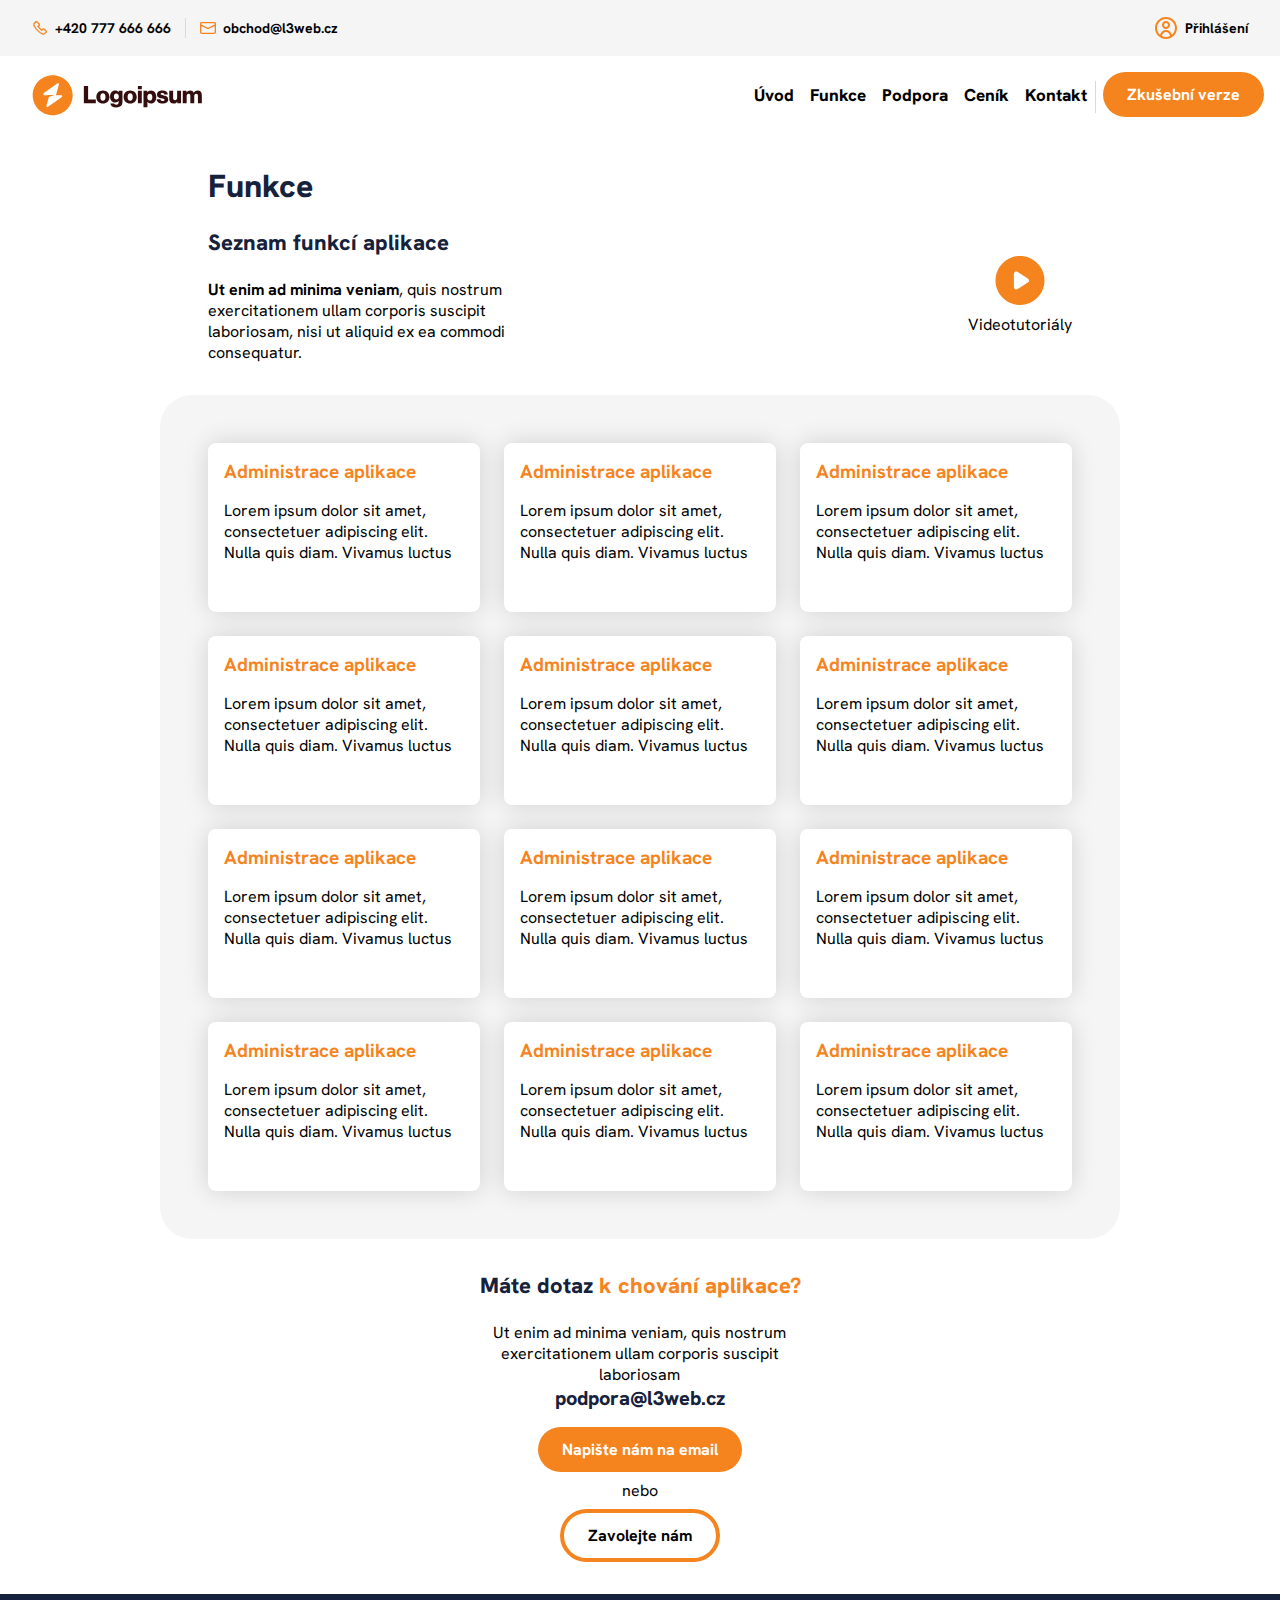
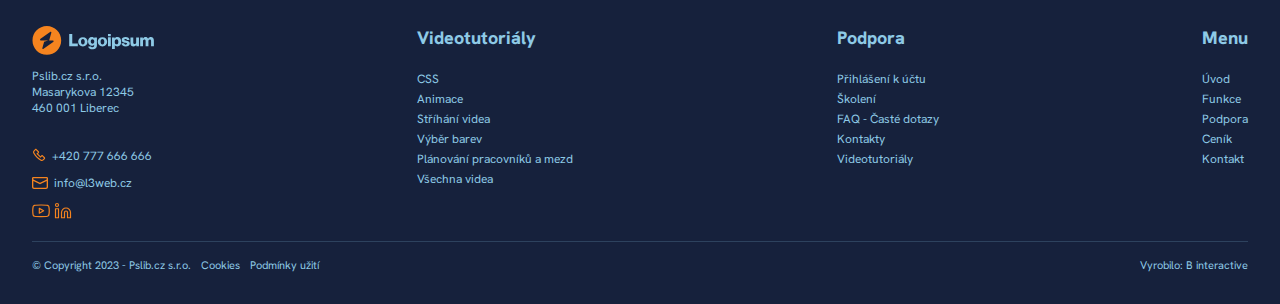
==== commit 6bd56639: "upravy" ====
--- a/funkce.html
+++ b/funkce.html
@@ -21,7 +21,7 @@
                 <p class="menuUp__text menuUp__text--phone">+420 777 666 666</p>
                 <p class="menuUp__text menuUp__text--mail">obchod@l3web.cz</p>
             </div>
-            <p class="menuUp__login">Přihlášení</p>
+            <p class="menuUp__text menuUp__text--login">Přihlášení</p>
         </div>
         <div class="menu__menuDown">
             <div class="navbar">
@@ -46,8 +46,7 @@
                         <a class="button button--menu" href="#">Zkušební verze</a>
                     </ul>
                 </nav>
-               
-
+            </div>
         </div>
 
     </header>
@@ -134,7 +133,7 @@
         <div class="footer">
             <div class="footer__mainWrapper">
                 <div class="footer__kategory">
-                    <img src="./img/logo_footer.svg" alt="">
+                    <img src="./img/logo_footer.svg" alt="Logo firmy Logoipsum">
                     <div class="footer__wrapper">
                         <div>
                             <p class="footer__neodkaz">Pslib.cz s.r.o.</p>
@@ -142,11 +141,11 @@
                             <p class="footer__neodkaz">460 001 Liberec</p>
                         </div>
                         <div class="footer__wrapper2">
-                            <tel class="footer__odkaz">+420 777 666 666</tel>
-                            <p class="footer__odkaz">info@l3web.cz</p>
+                            <tel class="footer__odkaz footer__odkaz--tel">+420 777 666 666</tel>
+                            <p class="footer__odkaz footer__odkaz--mail">info@l3web.cz</p>
                             <div>
-                                <img src="./img/footer_youtube.svg" alt="">
-                                <img src="./img/footer_linkedin.svg" alt="">
+                                <img src="./img/footer_youtube.svg" alt="Logo YouTube">
+                                <img src="./img/footer_linkedin.svg" alt="Logo LinkedIn">
                             </div>
                         </div>
                     </div>
@@ -192,7 +191,7 @@
                     <p>Cookies</p>
                     <p>Podmínky užití</p>
                 </div>
-                    <p>Vyrobilo: B interactive</p>
+                <p>Vyrobilo: B interactive</p>
             </div>
         </div>
     </footer>
--- a/fonts.css
+++ b/fonts.css
@@ -3,6 +3,7 @@
     --secondColor:#16213C;
     --footerText:#8ECAE6;
     --buttonText: #ffffff;
+    --text: black;
 }
 
 html{
@@ -11,10 +12,6 @@
     font-size: 16px;
 }
 .menuUp__text {
-    font-weight: 700;
-    font-size: 12px;
-}
-.menuUp__login {
     font-weight: 700;
     font-size: 14px;
 }
@@ -80,7 +77,7 @@
 .podrobnostiCard__nadpis {
     font-weight: 700;
     font-size: 19px;
-    color: var(--secondColor);
+    color: var(--text);
 }
 .podrobnostiCard__nadpis--funkce {
     color: var(--primarColor);
--- a/layout.css
+++ b/layout.css
@@ -1,7 +1,7 @@
 
 
 body {
-position: relative;
+/*position: relative;*/
 display: flex;
 flex-direction: column;
 align-items: center;
@@ -11,7 +11,15 @@
 section {
    /* padding: 2em 1em;*/
 }
-
+.menuUp__wrapper {
+    display: flex;
+    flex-direction: row;
+    align-items: center;
+    flex-wrap: wrap;
+    /*padding: 0px;*/
+    gap: 8px;
+   /* margin-left: 1em;*/
+}
 .uvod {
    /* display: flex;
     flex-direction: column;
@@ -35,6 +43,7 @@
    /* width: 100%;*/   
    /* align-self: flex-start;*/
     border-radius: 22.5px;
+    max-width: 500px;
 }
 
 .loga {
@@ -42,6 +51,7 @@
     flex-direction: column;
     gap: 1em;
     align-items: center;
+    margin-bottom: 2em;
 }
 .loga__wrapper {
     display: flex;
@@ -60,13 +70,14 @@
 }
 
 .pribehFlex {
-    /*display: flex;
-    flex-direction: row;
-    align-items: center;
-    flex-wrap: wrap;*/
     padding: 0px;
     gap: 1.5em;
     margin: 0 2em;
+}
+.pribeh__img {
+    border-radius: 4.3%;
+    max-width: 500px;
+    margin-top: 1.5em;
 }
 
 .recenze__wrapper--2 {
@@ -109,13 +120,29 @@
     padding: 1em;
     border-radius: 0.9em;
 }
-
-.kontakt__wrapper {
-    display: flex;
-    flex-direction: column;
+/*KONTAKT*/
+.kontakt__wrapper {      /*style*/
+    /*display: flex;
+    flex-direction: column;*/
     margin: 0 2em;
-    gap: 1em;
-}
+    /*gap: 1em;*/
+}
+.kontakt__wrapper2 {
+    margin-bottom: 1em;
+}
+.kontakt__paticka {
+    margin-top: 3em;
+}
+
+@media (min-width: 468px) {
+    .menuUp__wrapper {
+        gap: 0;
+    }
+    .menuUp__text--phone::after {
+        background-color: var(--primarLines);
+    }
+}
+
 @media (min-width: 768px) {
     
     .nav-link {
@@ -123,6 +150,7 @@
         font-weight: 700;
         text-decoration: none;
     }
+    
 
     .uvod {
         max-width: 30em;
@@ -150,6 +178,16 @@
         margin: 0 5em;
         max-width: 900px;
     }
+    .pribeh {
+        flex-basis: 200px;
+        flex-grow: 1;
+    }
+    .pribeh__img {
+        flex-basis: 200px;
+        flex-grow: 1;
+        max-width: none;
+        margin-top: 0;
+    }
     .pribeh__text {
        /* width: 20em;*/
     }
@@ -173,21 +211,44 @@
     .funkce__wrapper2 {
        /* width: 100%;*/
        margin: 3em;
+       margin-top: 0;
     }
     .vyhody__podrobnosti--funkce {
         padding: 3em;
         border-radius: 32px;
     }
+
+    .kontakt__wrapper {
+        display: flex;
+        gap: 1em;
+        max-width: 1000px;
+    }
+    .kontakt__paticka {
+        margin: 0;
+    }
+    .kontakt__wrapper2 {
+        display: flex;
+        flex-direction: column;
+        justify-content: space-between;
+        margin-bottom: 0;
+        flex-basis: 310px;
+        flex-grow: 1;
+    }
+    .kontakt__mapaImg {
+        flex-basis: 500px;
+        flex-grow: 2;
+    }
 }
 
 @media (min-width: 961px) {
     .uvod {
         display: flex;
         flex-direction: row;
+        gap: 2em;
         max-width: 50em
     }
     .uvodBody {
-        width: 50em;
+        width: 30em;
     }
     .vyhody__podrobnosti--funkce {
         grid-template-columns: 1fr 1fr 1fr;
@@ -197,11 +258,7 @@
         margin: 0 2em;
         gap: 3em;
     }
-    .kontakt__wrapper2 {
-        display: flex;
-        flex-direction: column;
-        justify-content: space-between;
-    }
+    
 }
 
 /* desktop*/
--- a/style.css
+++ b/style.css
@@ -5,6 +5,8 @@
     --buttonText: #ffffff;
     --vyhodyBg: rgba(142, 202, 230, 0.15);
     --aktualityBg: rgb(245, 245, 245); /*skontrolovat*/
+    --primarLines: #D9D9D9;
+    --Slines: #EFEFEF;
     --text: black;
 }
 p {
@@ -26,31 +28,24 @@
     width: 100%;
 }
 section {
-    margin-top: 2em;
-}
+   /* margin-top: 2em;*/
+}
+
+/*MENU*/
 .menu__menuUp {
     display: flex;
-    flex-direction: row;
+    /*flex-direction: row;*/
     justify-content: space-between;
-    align-items: center;
-    padding-top: 1em;
-    padding-bottom: 1em;
-    gap: 50px;
+    /*align-items: center;*/
+    padding: 1em 2em;
+    /*gap: 50px;*/
     background-color: var(--aktualityBg);
     /*width: 100%;*/
     position: relative;
     z-index: 2;
 }
-.menuUp__wrapper {
-    display: flex;
-    flex-direction: row;
-    align-items: center;
-    flex-wrap: wrap;
-    padding: 0px;
-    gap: 8px;
-    margin-left: 1em;
-}
-.menuUp__login::before {
+
+.menuUp__text--login::before {
     content: "";
     display: inline-block;
     width: 24px;
@@ -61,10 +56,15 @@
     margin-right: 0.5em;
 }
 .menuUp__login {
+    /*display: flex;
+    /*flex-direction: row;*/
+    /*align-items: center;*/
+    /*margin-right: 1em;*/
+}
+.menuUp__text {
     display: flex;
     flex-direction: row;
     align-items: center;
-    margin-right: 1em;
 }
 .menuUp__text--phone::before {
     content: "";
@@ -86,29 +86,28 @@
     background-size: contain;
     margin-right: 0.5em;
 }
-.menuUp__text {
-    display: flex;
-    flex-direction: row;
-    align-items: center;
-}
-
+.menuUp__text--phone::after {
+    content: "";
+    display: inline-block;
+    width: 1px;
+    height: 20px;
+    margin: 0 1em;
+}
 
 .navbar {
     position: relative;
     justify-content: space-between;
     align-items: center;
 }
-
 /* hamburger menu */
 .hamburger-row {
-    padding: 1em;
+    padding: 1em 2em;
     display: flex;
     justify-content: flex-end;
 }
 .hamburger {
     display: block;
 }
-
 .hamburger-nav ul {
     margin: 0;
     padding: 0;
@@ -122,9 +121,8 @@
     position: absolute;
     top: 25%;
     z-index: 5;
-    margin-left: 1em;
-}
-
+    margin-left: 2em;
+}
 .hamburger-nav li:hover {
     color: var(--buttonText);
 }
@@ -134,7 +132,6 @@
     position: relative;
     overflow: hidden;
 }
-  
 .hamburger span {
     position: absolute;
     height: 9px;
@@ -143,7 +140,6 @@
     left: 0;
     transition: 1s;
 }
-
 .hamburger span:nth-child(1) { top: 0px; }
   
 .hamburger span:nth-child(2) { top: 18px; transition: 0.2s; }
@@ -176,7 +172,7 @@
         transition: 1s;
         position: absolute;
         background-color: var(--primarColor);
-        width: 100%;
+        width: 11em;
         z-index: 0;
         padding-left: 2em;
     }
@@ -248,14 +244,13 @@
         content: "";
         display: inline-block;
         width: 1px;
-        height: 2.2em;
-        background-color: var(--aktualityBg);
+        height: 32px;
+        background-color: var(--primarLines);
         position: absolute;
         bottom: 9%;
         margin-left: -2em;
     }
 }
-
 
 
 header{
@@ -266,7 +261,10 @@
     margin-bottom: 2em;
 }
 
-
+/*INDEX*/
+.uvodBody__odrazky {
+    margin: 1.5em 0;
+}
 .uvodBody__odrazka::before {
     content: "";
     display: inline-block;
@@ -277,7 +275,6 @@
     background-size: contain;
     margin-right: 3px;
 }
-
 .button {
     display: inline-block;
     padding: 12px 24px;
@@ -288,10 +285,6 @@
 .button:hover {
     background-color: var(--secondColor);
 }
-/*.button--S {
-    padding: 6.4px 12.8px;
-    border-radius: 16px;
-}*/
 .button--border {
     border: 4px solid var(--primarColor);
     border-radius: 30px;
@@ -307,86 +300,25 @@
     position: relative;
     left: 50%;
 }
-
-.hidden { 
+.skryt { 
    position: absolute;
    margin-left: -300em;         /*špatně!!!! od marginovat absolut*/
 }
-
-
-.pribeh {
-    /*display: flex;
-    flex-direction: column;
-    align-items: flex-start;
-    padding: 0px;
-    gap: 1em;*/
-   /* flex-grow: 2;*/
-   flex-basis: 200px;
-   flex-grow: 1;
-}
-.pribeh__text {
-    overflow: hidden;
-    flex-wrap: wrap;
-    text-overflow: ellipsis;   /*overflow*/
-    /*width: 16em;*/
-    height: 4em;
-    margin: 0;
-    margin: 1em 0;
-}
-.pribeh__img {
-    flex-basis: 200px;
-    flex-grow: 1;
-   /* width: 100%;*/
-    border-radius: 4.3%;
-}
-
-.recenze {
-    display: flex;
-    flex-direction: row;
-    align-items: center;
-    padding: 0px;
-    gap: 19px;
-    margin-bottom: 2em;
-}
-.recenze__wrapper {
-    display: flex;
-    flex-direction: column;
-    align-items: flex-start;
-    padding: 0px;
-    gap: 17px;
-   /* width: 339px;*/
-}
-.recenze__text {
-    overflow: hidden;
-    flex-wrap: wrap;
-    text-overflow: ellipsis;
-    width: 230px;
-    height: 4em;
-}
-
-.recenze__wrapper--1 {
-    /*display: flex;
-    flex-direction: column;
-    gap: 2.5em;
-    align-items: center;*/
-}
+.line {
+    height: 1px;
+    width: 100%;
+    background-color: var(--Slines);
+    margin: 2em 0;
+}
+
 
 .vyhody {
-    /*display: flex;
-    flex-direction: column;
-    align-items: center;
-    gap: 2em;*/
     background: var(--vyhodyBg); /*checknout*/
     width: 100%;
     padding-bottom: 2em;
     padding-top: 1em ;
 }
 .vyhodyCard {
-    /*display: flex;
-    flex-direction: column;
-    align-items: center;
-    padding: 0px;
-    gap: 27px;*/
     width: 304px;
     text-align: center;
 }
@@ -405,15 +337,55 @@
     padding: 1em;
     width: 15em;
 }
+.podrobnostiCard:hover .podrobnostiCard__nadpis {
+    color: var(--secondColor);
+}
 .podrobnostiCard__text {
     overflow: hidden;
     flex-wrap: wrap;
-    text-overflow: ellipsis;
-   /* width: 15em;*/
+    text-overflow: ellipsis;  
     height: 4em;
     color: var(--text);   /*barva root*/
     margin-bottom: 2em;
     margin-top: 1em;
+}
+
+
+.pribeh__text {
+    margin: 1em 0;
+}
+.pribeh__img {
+    border-radius: 4.3%;
+}
+
+.recenze {
+    display: flex;
+    flex-direction: row;
+    align-items: center;
+    padding: 0px;
+    gap: 19px;
+    margin-bottom: 2em;
+}
+.recenze__wrapper {
+    display: flex;
+    flex-direction: column;
+    align-items: flex-start;
+    padding: 0px;
+    gap: 17px;
+   /* width: 339px;*/
+}
+.recenze__text {
+    overflow: hidden;
+    flex-wrap: wrap;
+    text-overflow: ellipsis;
+    width: 230px;
+    height: 4em;
+}
+.recenze__wrapper--1 {
+    /*display: flex;
+    flex-direction: column;
+    gap: 2.5em;
+    align-items: center;*/
 }
 
 .aktualita__text {
@@ -426,15 +398,16 @@
 .aktuality__wrapper { /*zbytecny*/
     display: grid;
     gap: 1em;
-    
-}
-
-.aktualita {
+}
+.aktuality {
+    margin-right: -3em;
+}
+.aktualita {   /*smazat tridu*/
     /*display: flex;
     flex-direction: row;
     flex-wrap: nowrap;
     align-items: flex-start;*/
-    margin-right: -3em;
+    /*margin-right: -3em;*/
 }
 .aktualita__wrapper::before {
     content: "24.";
@@ -442,7 +415,6 @@
     width: 43px;
     height: 44px;
     background-image: url(./img/aktualiy.svg);
-    /*text-align: center;*/
     display: flex;
     align-items: center;
     justify-content: center;
@@ -451,7 +423,6 @@
     background-repeat: no-repeat;
     /*background-position: center;*/
     background-position-y: 10px;
-    /*position: absolute;*/
     margin-left: -3.1em;
     margin-bottom: -2.4em;
 }
@@ -462,10 +433,8 @@
     background-color: var(--aktualityBg);
     width: 100%;
     padding-top: 1em;
-}
-
-
-
+    margin-top: 2em;
+}
 
 
 footer {
@@ -492,7 +461,6 @@
     display: flex;
     flex-direction: row;
     justify-content: space-between;
-    /*justify-content: center;*/
     align-items: flex-start;
     flex-wrap: wrap;
     padding: 0px;
@@ -533,6 +501,32 @@
     padding: 0px;
     gap: 10px;
 }
+.footer__odkaz--tel::before {
+    content: "";
+    display: inline-block;
+    width: 14px;
+    height: 14px;
+    background-image: url(./img/menu_phone.svg);
+    background-position: center;
+    background-size: contain;
+    margin-right: 0.5em;
+}
+.footer__odkaz--tel {
+    display: flex;
+}
+.footer__odkaz--mail::before {
+    content: "";
+    display: inline-block;
+    width: 16px;
+    height: 16px;
+    background-image: url(./img/menu_mail.svg);
+    background-position: center;
+    background-size: contain;
+    margin-right: 0.5em;
+}
+.footer__odkaz--mail {
+    display: flex;
+}
 .footer__line {
     display: block;
     width: 100%;
@@ -540,29 +534,10 @@
     opacity: 0.2;
 }
 
-
 /*FUNKCE */
-
-
-.dotazy__wrapper {
-    display: flex;
-    flex-direction: column;
-    align-items: center;
-    gap: 0.5em;
-    margin-top: 1em;
-}
-.dotazy__text {
-    text-align: center;
-    width: 20em;
-}
-.dotazy__mail {
-    text-align: center;
-}
-.dotazy__text--2 {
-    text-align: center;
-}
-
-
+.funkce__wrapper2 {
+    margin-bottom: 2em;
+}
 .funkce__video::before {
     content: "";
     /*display: inline-block;*/
@@ -587,15 +562,15 @@
     position: relative;
     box-shadow: 0px 0px 25px rgba(0, 0, 0, 0.15);   /*root*/
 }
-
+.vyhody__podrobnosti--funkce {
+    background-color: var(--aktualityBg);
+}
 .podrobnostiCard__text::after {
     content: url(./img/funkce__hover.svg);
     display: flex;
     /*width: 14.8px;
     height: 10.59px;*/
     height: 14.8px;
-    /*background-position: center;
-    background-size: contain;*/
     background-color: var(--primarColor);
     position: absolute;
     padding: 0.7em;
@@ -608,17 +583,26 @@
 .dotazy {
     margin: 2em 0;
 }
+.dotazy__wrapper {
+    display: flex;
+    flex-direction: column;
+    align-items: center;
+    gap: 0.5em;
+    margin-top: 1em;
+}
+.dotazy__text {
+    text-align: center;
+    width: 20em;
+}
+.dotazy__mail {
+    text-align: center;
+}
+.dotazy__text--2 {
+    text-align: center;
+}
 .funkce__wrapper {
     /*margin: 0 2em;*/
 }
-.funkce__wrapper2 {
-    align-items: flex-start;
-}
-
-.vyhody__podrobnosti--funkce {
-    background-color: var(--aktualityBg);
-}
-
 .vyhody__podrobnosti--funkce .podrobnostiCard--funkce:hover .podrobnostiCard__text::after {
     opacity: 100;
     left: 1em;
@@ -638,18 +622,18 @@
 .kontakt__background {
     background-color: var(--vyhodyBg);
     width: 100%;
-    margin: 6em 0;
-    padding: 1em 0;
+    margin-bottom: 3em;
+    padding: 2em 0;
 }
 
 .kontakt__mapaImg {
-  /*  width: 100%;*/
-}
-
-
-
-
-
-
-
-
+  max-width: 700px;
+}
+
+
+
+
+
+
+
+
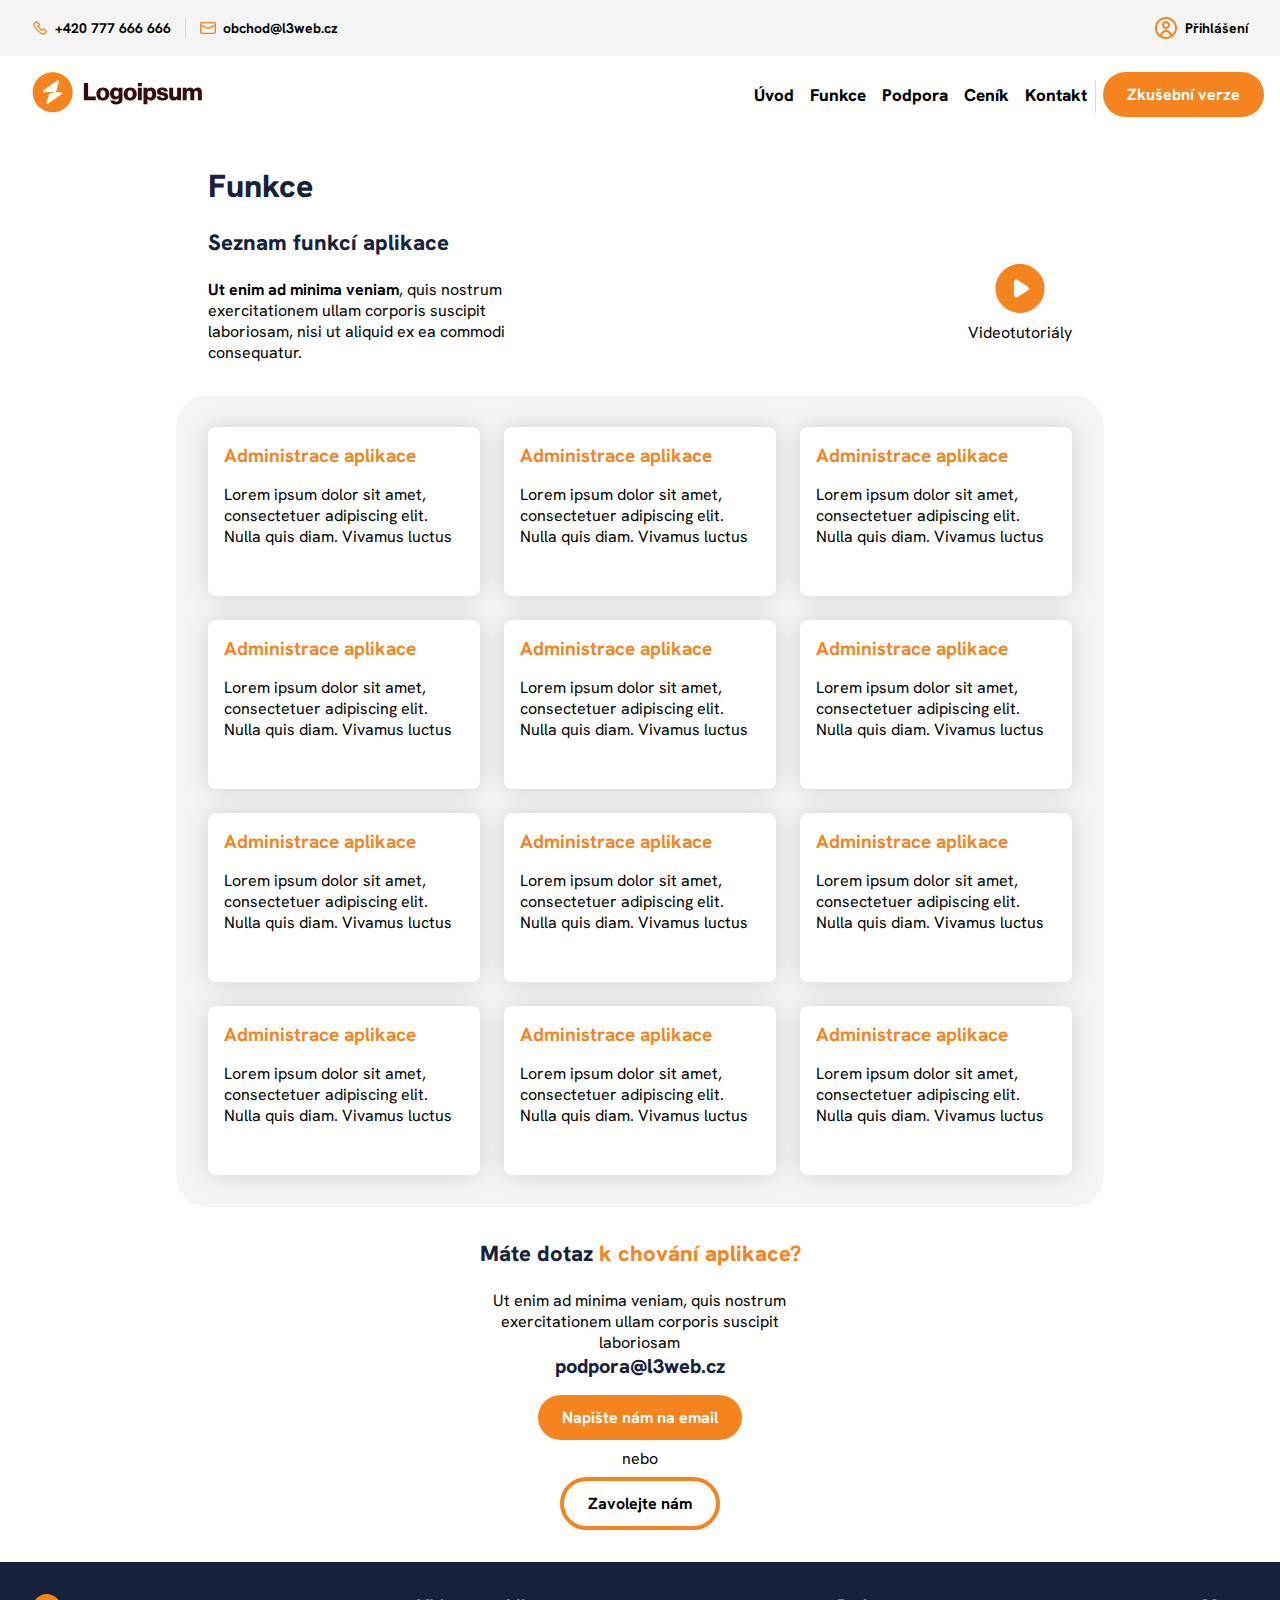
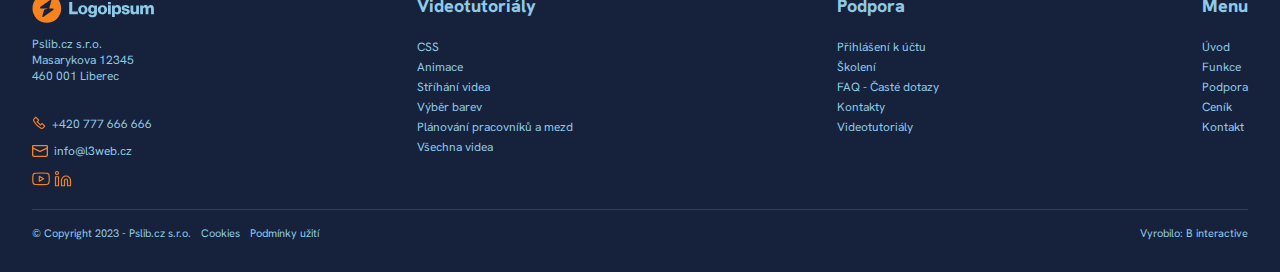
==== commit d9b2208d: "promazani codu" ====
--- a/funkce.html
+++ b/funkce.html
@@ -51,7 +51,7 @@
 
     </header>
 
-    <section class="funkce">
+    <section>
         <div class="funkce__wrapper2">
             <h1>Funkce</h1>
             <div class="funkce__wrapper">
@@ -64,7 +64,7 @@
         </div>
         
 
-        <div class="vyhody__podrobnosti vyhody__podrobnosti--funkce">
+        <div class="vyhody__cardsGrid vyhody__podrobnosti--funkce">
             <a class="podrobnostiCard podrobnostiCard--funkce" href="#">
                 <p class="podrobnostiCard__nadpis podrobnostiCard__nadpis--funkce">Administrace aplikace</p>
                 <p class="podrobnostiCard__text">Lorem ipsum dolor sit amet, consectetuer adipiscing elit. Nulla quis diam. Vivamus luctus egestas leo. Class aptent taciti sociosqu ad litora torquent per conubia nostra, per inceptos hymenaeos. Nulla turpis magna, cursus sit amet, suscipit a, interdum id, felis.</p>
--- a/fonts.css
+++ b/fonts.css
@@ -85,7 +85,7 @@
 
 
 .aktualita__nadpis {
-    font-weight: 700;
+    font-weight: 800;
     font-size: 19px;
 }
 .aktualita__odkaz {
--- a/layout.css
+++ b/layout.css
@@ -8,40 +8,23 @@
 margin: 0;
 }
 
-section {
-   /* padding: 2em 1em;*/
-}
+
 .menuUp__wrapper {
     display: flex;
     flex-direction: row;
     align-items: center;
     flex-wrap: wrap;
-    /*padding: 0px;*/
     gap: 8px;
-   /* margin-left: 1em;*/
 }
 .uvod {
-   /* display: flex;
-    flex-direction: column;
-    justify-items: right;
-    justify-content: flex-start;
-    align-content: flex-start;
-    gap: 40px;*/
-    /*max-width: 20em; */   /*!!!!!!!!!!*/
     margin: 0 2em;
-}
-.uvodBody{
-    /*display: flex;
-    flex-direction: column;
-    align-items: flex-start;
-    gap: 17px;
-   /* width: 20em;*/
+    margin-bottom: 2em;
+}
+.uvodBody {
    margin-bottom: 1em;
 }
 
 .uvod__img {
-   /* width: 100%;*/   
-   /* align-self: flex-start;*/
     border-radius: 22.5px;
     max-width: 500px;
 }
@@ -51,23 +34,21 @@
     flex-direction: column;
     gap: 1em;
     align-items: center;
-    margin-bottom: 2em;
 }
 .loga__wrapper {
     display: flex;
     gap: 1em;
 }
 
-.vyhody__podrobnosti {
-    display: grid;
-    justify-items: center;
-    gap: 1.5em;
-}
 .vyhody__cardsGrid {
     display: grid;
     gap: 4em;
     justify-items: center;
 }
+.vyhody__podrobnosti {
+    margin-bottom: 2em;
+    gap: 2em;
+}
 
 .pribehFlex {
     padding: 0px;
@@ -80,52 +61,22 @@
     margin-top: 1.5em;
 }
 
-.recenze__wrapper--2 {
-    /*display: flex;
-    flex-direction: column;
-    gap: 4em;*/
-}
-
-.aktuality {
-    /*display: flex;
-    flex-direction: column;
-    gap: 2em;*/
-    
-}
-.aktualita__wrapper {
+.aktualita {
     margin-bottom: 2em;
 }
 
-
-.funkce {
-    /*display: flex;
-    flex-direction: column;
-    align-items: center;*/
-    /*padding: 10px 20px;
-    gap: 30px;
-    margin-left: 4em;
-    margin-right: 4em;
-   /* width: 100%;*/
-}
-.funkce__wrapper {
-   /* display: flex;
-    flex-direction: column;
-    align-items: flex-start;
-    gap: 1em;*/
-}
 .funkce__text {
     width: 15em;
 }
 .vyhody__podrobnosti--funkce {
-    padding: 1em;
+    display: grid;
+    gap: 2em;
+    padding: 1.5em;
     border-radius: 0.9em;
 }
-/*KONTAKT*/
-.kontakt__wrapper {      /*style*/
-    /*display: flex;
-    flex-direction: column;*/
+
+.kontakt__wrapper {      
     margin: 0 2em;
-    /*gap: 1em;*/
 }
 .kontakt__wrapper2 {
     margin-bottom: 1em;
@@ -142,7 +93,7 @@
         background-color: var(--primarLines);
     }
 }
-
+/*tablet*/
 @media (min-width: 768px) {
     
     .nav-link {
@@ -151,24 +102,33 @@
         text-decoration: none;
     }
     
-
     .uvod {
         max-width: 30em;
     }
 
     .loga {
         flex-direction: row;
+        gap: 2em;
+    }
+    .loga__wrapper {
+        gap: 2em;
     }
     .vyhody__cardsGrid {
+       /* display: grid;*/
         grid-template-columns: 1fr 1fr;
         gap: 2em;
+        width: fit-content;
+        position: relative;
+        transform: translate(-50%, 0%);
+        left: 50%;
     }
     .vyhody__podrobnosti {
-        grid-template-columns: 1fr 1fr;
-    }
-    .center {
+        gap: 1.5em;
+    }
+    
+    /*.center {
         align-self: center;
-    }
+    }*/
     
     .pribehFlex {
         display: flex;
@@ -188,10 +148,7 @@
         max-width: none;
         margin-top: 0;
     }
-    .pribeh__text {
-       /* width: 20em;*/
-    }
-
+    
     .aktuality {
         display: flex;
         flex-direction: row;
@@ -207,14 +164,13 @@
     .funkce__text {
         width: 20em;
     }
-
     .funkce__wrapper2 {
        /* width: 100%;*/
-       margin: 3em;
+       margin: 2em;
        margin-top: 0;
     }
     .vyhody__podrobnosti--funkce {
-        padding: 3em;
+        padding: 2em;
         border-radius: 32px;
     }
 
@@ -231,15 +187,14 @@
         flex-direction: column;
         justify-content: space-between;
         margin-bottom: 0;
-        flex-basis: 310px;
-        flex-grow: 1;
+        width: 25em;
     }
     .kontakt__mapaImg {
         flex-basis: 500px;
-        flex-grow: 2;
-    }
-}
-
+        flex-grow: 1;
+    }
+}
+/*notebook*/
 @media (min-width: 961px) {
     .uvod {
         display: flex;
@@ -252,16 +207,15 @@
     }
     .vyhody__podrobnosti--funkce {
         grid-template-columns: 1fr 1fr 1fr;
+        gap: 1.5em;
     }
     .kontakt__wrapper {
         flex-direction: row;
         margin: 0 2em;
         gap: 3em;
     }
-    
-}
-
-/* desktop*/
+}
+/*desktop*/
 @media (min-width: 1281px) {
     .uvod {
         flex-direction: row;
@@ -277,23 +231,21 @@
         gap: 1em;
     }
 
-    .recenze__wrapper--2 {
-        display: flex;
-        gap: 2em;
-    }
-    
-    
-}
-
-
-
-
-
-
-
-
-
-
-
-
-
+    .recenze__flexBox {
+        display: flex;
+        gap: 2em;
+    }
+}
+
+
+
+
+
+
+
+
+
+
+
+
+
--- a/style.css
+++ b/style.css
@@ -4,7 +4,7 @@
     --footerText:#8ECAE6;
     --buttonText: #ffffff;
     --vyhodyBg: rgba(142, 202, 230, 0.15);
-    --aktualityBg: rgb(245, 245, 245); /*skontrolovat*/
+    --aktualityBg: rgb(245, 245, 245); 
     --primarLines: #D9D9D9;
     --Slines: #EFEFEF;
     --text: black;
@@ -15,7 +15,7 @@
 a {
     text-decoration: none;
 }
-.nav-item:hover {        /*font*/
+.nav-item:hover {        
     transition: 0.2s;
     transform: scale(1.1);
     font-weight: 700;
@@ -26,21 +26,17 @@
 
 header {
     width: 100%;
-}
-section {
-   /* margin-top: 2em;*/
-}
+    margin: 0;
+    margin-bottom: 2em;
+}
+
 
 /*MENU*/
 .menu__menuUp {
     display: flex;
-    /*flex-direction: row;*/
     justify-content: space-between;
-    /*align-items: center;*/
     padding: 1em 2em;
-    /*gap: 50px;*/
     background-color: var(--aktualityBg);
-    /*width: 100%;*/
     position: relative;
     z-index: 2;
 }
@@ -51,19 +47,11 @@
     width: 24px;
     height: 24px;
     background-image: url(./img/header_login.svg);
-    background-position: center;
-    background-size: contain;
     margin-right: 0.5em;
 }
-.menuUp__login {
-    /*display: flex;
-    /*flex-direction: row;*/
-    /*align-items: center;*/
-    /*margin-right: 1em;*/
-}
+
 .menuUp__text {
     display: flex;
-    flex-direction: row;
     align-items: center;
 }
 .menuUp__text--phone::before {
@@ -72,8 +60,6 @@
     width: 16px;
     height: 16px;
     background-image: url(./img/menu_phone.svg);
-    background-position: center;
-    background-size: contain;
     margin-right: 0.5em;
 }
 .menuUp__text--mail::before {
@@ -82,8 +68,6 @@
     width: 16px;
     height: 16px;
     background-image: url(./img/menu_mail.svg);
-    background-position: center;
-    background-size: contain;
     margin-right: 0.5em;
 }
 .menuUp__text--phone::after {
@@ -93,13 +77,12 @@
     height: 20px;
     margin: 0 1em;
 }
-
 .navbar {
     position: relative;
     justify-content: space-between;
     align-items: center;
 }
-/* hamburger menu */
+
 .hamburger-row {
     padding: 1em 2em;
     display: flex;
@@ -119,7 +102,8 @@
 .navbar__logo{
     color: var(--white-color);
     position: absolute;
-    top: 25%;
+    transform: translate(0%, -50%);
+    top: 50%;
     z-index: 5;
     margin-left: 2em;
 }
@@ -155,10 +139,9 @@
     .hamburger-row {
         position: relative;
         z-index: 1;
-        /*display: flex;*/
         background-color: var(--buttonText);
     }
-    .hamburger-nav ul li > a {
+    .hamburger-nav ul li > a {         /*udekat tridu?*/
         color: var(--buttonText);
     }
     .hamburger-nav.active {
@@ -172,9 +155,11 @@
         transition: 1s;
         position: absolute;
         background-color: var(--primarColor);
-        width: 11em;
+        width: 13em;
         z-index: 0;
-        padding-left: 2em;
+    }
+    .hamburger-nav li:active {
+        background-color: var(--secondColor);
     }
 
     .hamburger.active  span:nth-child(1) {
@@ -196,11 +181,11 @@
         translate: .7s;
     }
     .hamburger-nav ul > li {
-        color: var(--buttonText);              /*:::::*/
-    }
-
-}
-@media screen and (min-width: 768px) {
+        color: var(--buttonText);              
+    }
+
+}
+@media screen and (min-width: 769px) {
     .hamburger-row {
         display: none;
     }
@@ -208,22 +193,13 @@
         transform: none;
         margin: 1em;
     }
-    .navbar__logo {
-        top: 6%;
-    }
     .hamburger-nav > ul {
-       /* height: auto;
-        width: 100%;*/
         display: flex;
         justify-content: end;
         align-items: center;
         gap: 1em;
     }
-    .hamburger-nav li:nth-child(even) {
-        background-color: rgba(0, 0, 0, 0);      /*:::::::::*/
-    }
     .hamburger-nav li a{
-        background-color: rgba(0, 0, 0, 0);      /*vybyrani*/
         color: var(--text);
         transition: .2s;
         text-decoration: none;
@@ -239,6 +215,9 @@
         color: var(--text);
         transform: scale(1.1);
         transition: .2s;
+    }
+    .hamburger-nav li a:focus {
+        border-bottom: 4px solid #F5841F;
     }
     .button--menu::before {
         content: "";
@@ -253,14 +232,6 @@
 }
 
 
-header{
-   /* position: relative;
-    background-size:cover;
-    background-position: center;*/
-    margin: 0;
-    margin-bottom: 2em;
-}
-
 /*INDEX*/
 .uvodBody__odrazky {
     margin: 1.5em 0;
@@ -271,7 +242,6 @@
     width: 16.3px;
     height: 12.26px;
     background-image: url(./img/uvod_icon.svg);
-    background-position: center;
     background-size: contain;
     margin-right: 3px;
 }
@@ -284,6 +254,9 @@
 }
 .button:hover {
     background-color: var(--secondColor);
+}
+.button:active {
+    background-color: var(--footerText);
 }
 .button--border {
     border: 4px solid var(--primarColor);
@@ -302,7 +275,7 @@
 }
 .skryt { 
    position: absolute;
-   margin-left: -300em;         /*špatně!!!! od marginovat absolut*/
+   margin-left: -300em;        
 }
 .line {
     height: 1px;
@@ -311,12 +284,11 @@
     margin: 2em 0;
 }
 
-
 .vyhody {
-    background: var(--vyhodyBg); /*checknout*/
-    width: 100%;
-    padding-bottom: 2em;
-    padding-top: 1em ;
+    background: var(--vyhodyBg);
+    width: 100%;
+    padding: 2em 0;
+    margin: 2em 0;
 }
 .vyhodyCard {
     width: 304px;
@@ -324,15 +296,16 @@
 }
 .vyhody__line {
     border: 1px dashed var(--footerText);
-    transform: matrix(1, 0, 0, -1, 0, 0);    /*znytecny*/
-    width: 70%;
+    width: 50%;
     position: relative;
-    left: 15%;
+    transform: translate(-50%, 0%);
+    left: 50%;
     margin: 2em 0;
 }
 .podrobnostiCard {
+    display: inline-block;
     background-color: var(--buttonText);
-    box-shadow: 0px 0px 25px var(--footerText);   /*barva root*/
+    box-shadow: 0px 0px 25px var(--footerText);   
     border-radius: 8px;
     padding: 1em;
     width: 15em;
@@ -345,12 +318,11 @@
     flex-wrap: wrap;
     text-overflow: ellipsis;  
     height: 4em;
-    color: var(--text);   /*barva root*/
+    color: var(--text);   
     margin-bottom: 2em;
     margin-top: 1em;
 }
 
-
 .pribeh__text {
     margin: 1em 0;
 }
@@ -360,19 +332,10 @@
 
 .recenze {
     display: flex;
-    flex-direction: row;
     align-items: center;
     padding: 0px;
     gap: 19px;
     margin-bottom: 2em;
-}
-.recenze__wrapper {
-    display: flex;
-    flex-direction: column;
-    align-items: flex-start;
-    padding: 0px;
-    gap: 17px;
-   /* width: 339px;*/
 }
 .recenze__text {
     overflow: hidden;
@@ -380,12 +343,7 @@
     text-overflow: ellipsis;
     width: 230px;
     height: 4em;
-}
-.recenze__wrapper--1 {
-    /*display: flex;
-    flex-direction: column;
-    gap: 2.5em;
-    align-items: center;*/
+    margin-bottom: 0.5em;
 }
 
 .aktualita__text {
@@ -395,23 +353,11 @@
     width: 16em;
     height: 2.8em;
 }
-.aktuality__wrapper { /*zbytecny*/
-    display: grid;
-    gap: 1em;
-}
 .aktuality {
     margin-right: -3em;
 }
-.aktualita {   /*smazat tridu*/
-    /*display: flex;
-    flex-direction: row;
-    flex-wrap: nowrap;
-    align-items: flex-start;*/
-    /*margin-right: -3em;*/
-}
-.aktualita__wrapper::before {
+.aktualita::before {
     content: "24.";
-    /*display: inline-block;*/
     width: 43px;
     height: 44px;
     background-image: url(./img/aktualiy.svg);
@@ -421,7 +367,6 @@
     color: var(--footerText);
     background-size: contain;
     background-repeat: no-repeat;
-    /*background-position: center;*/
     background-position-y: 10px;
     margin-left: -3.1em;
     margin-bottom: -2.4em;
@@ -557,6 +502,7 @@
     gap: 0.5em;
     color: var(--text);
     width: fit-content;
+    margin-top: 1em;
 }
 .podrobnostiCard--funkce {
     position: relative;
@@ -568,8 +514,7 @@
 .podrobnostiCard__text::after {
     content: url(./img/funkce__hover.svg);
     display: flex;
-    /*width: 14.8px;
-    height: 10.59px;*/
+    /*width: 14.8px;*/
     height: 14.8px;
     background-color: var(--primarColor);
     position: absolute;
@@ -600,9 +545,7 @@
 .dotazy__text--2 {
     text-align: center;
 }
-.funkce__wrapper {
-    /*margin: 0 2em;*/
-}
+
 .vyhody__podrobnosti--funkce .podrobnostiCard--funkce:hover .podrobnostiCard__text::after {
     opacity: 100;
     left: 1em;
@@ -612,12 +555,6 @@
     color: var(--secondColor);
 }
 
-/*.funkce__wrapper .funkce__video:hover .funkce__video::before {
-    transform: scale(2);
-}*/
-
-
-
 /* KONTAKT*/ 
 .kontakt__background {
     background-color: var(--vyhodyBg);
@@ -627,13 +564,16 @@
 }
 
 .kontakt__mapaImg {
-  max-width: 700px;
-}
-
-
-
-
-
-
-
-
+  max-width: 600px;
+}
+.kontakt__text--paticka {
+    margin-top: 0.5em;
+}
+
+
+
+
+
+
+
+
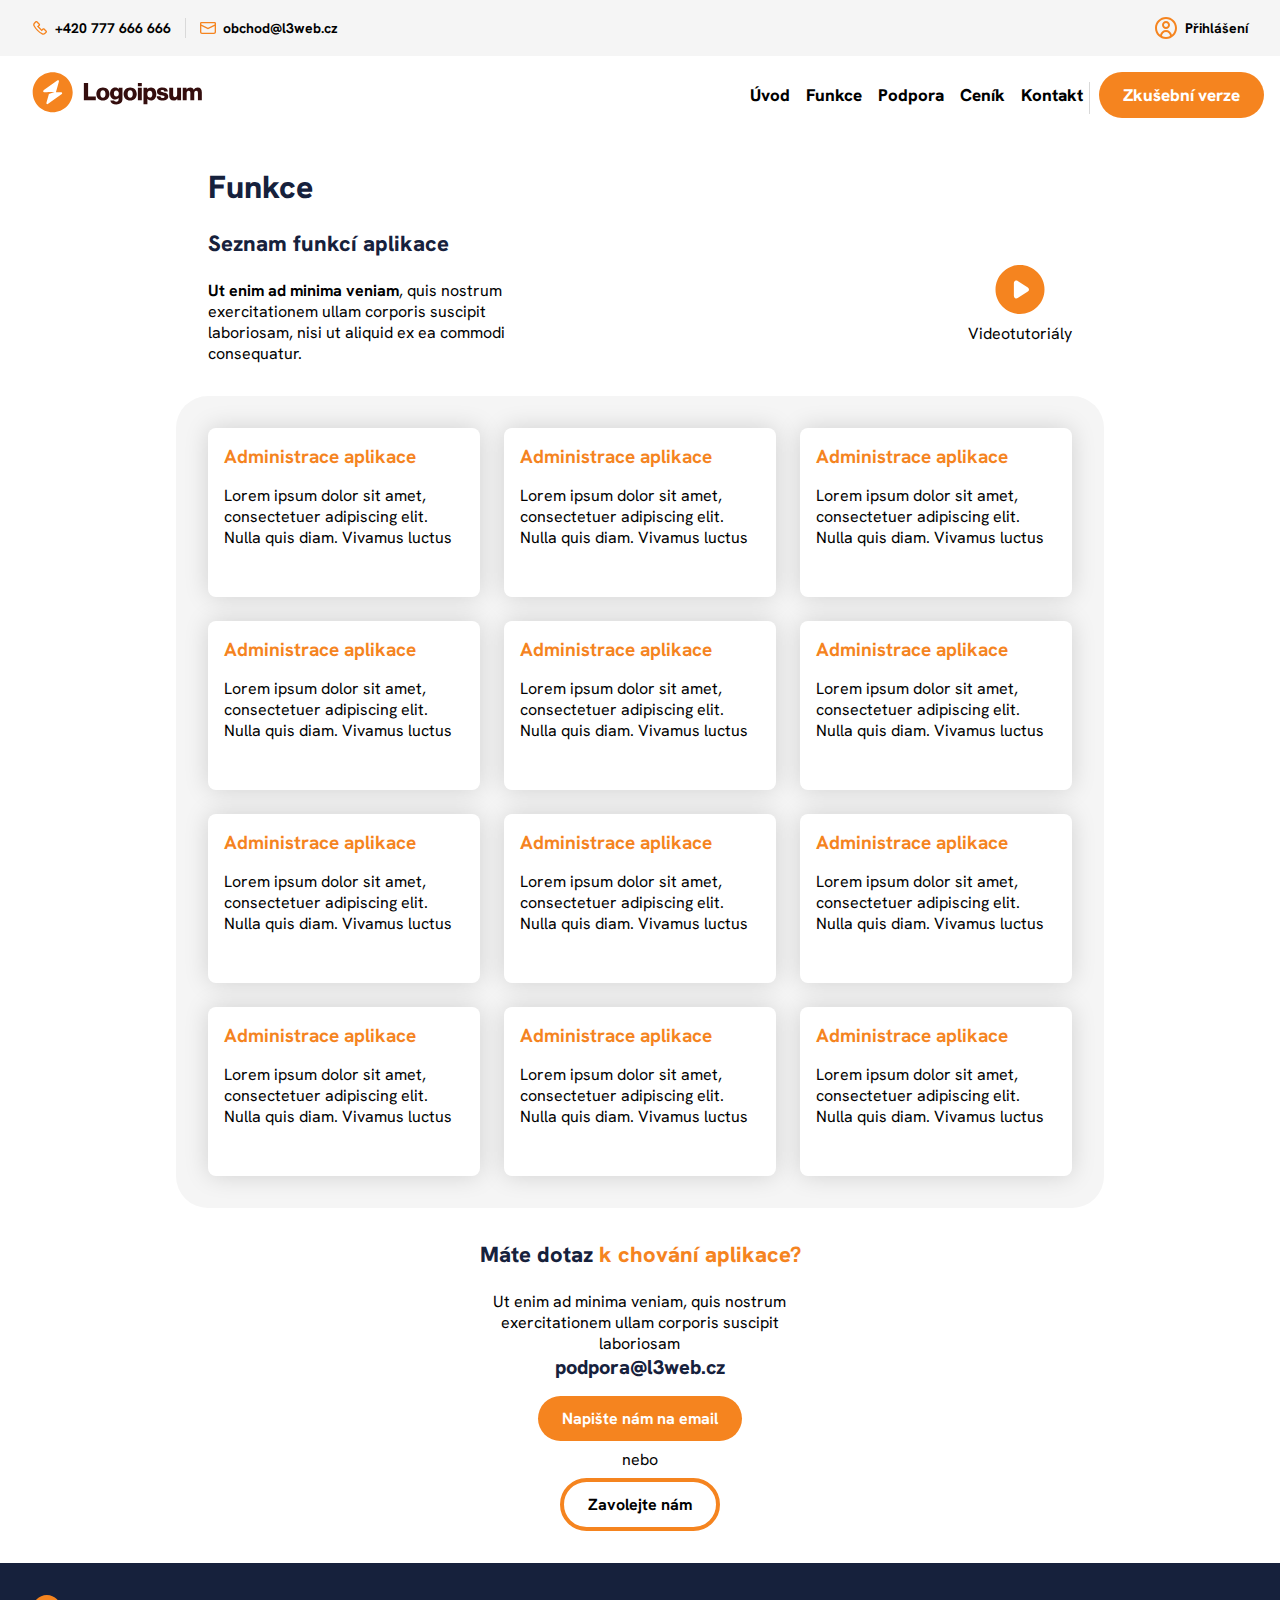
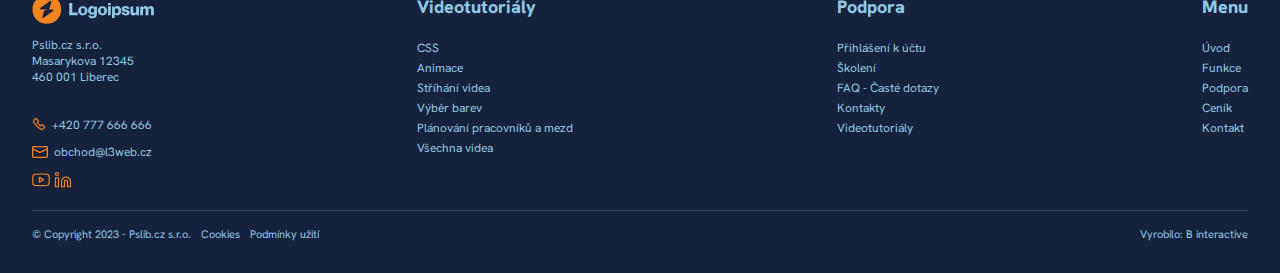
==== commit 34c36f0a: "validace" ====
--- a/funkce.html
+++ b/funkce.html
@@ -12,14 +12,15 @@
     <link rel="stylesheet" href="./layout.css">
     <link rel="stylesheet" href="./style.css">
     <script src="./hamburger.js"></script>
+    <link rel="icon" type="image/png" href="./img/favicon.png">
     <title>Funkce</title>
 </head>
 <body>
     <header>
         <div class="menu__menuUp">
             <div class="menuUp__wrapper">
-                <p class="menuUp__text menuUp__text--phone">+420 777 666 666</p>
-                <p class="menuUp__text menuUp__text--mail">obchod@l3web.cz</p>
+                <a class="menuUp__text menuUp__text--phone" href="tel:+420777666666">+420 777 666 666</a>
+                <a class="menuUp__text menuUp__text--mail" href="mailto:obchod@l3web.cz">obchod@l3web.cz</a>
             </div>
             <p class="menuUp__text menuUp__text--login">Přihlášení</p>
         </div>
@@ -27,9 +28,7 @@
             <div class="navbar">
                 <a href="./index.html" class="navbar__logo"><img src="./img/Logo5.svg" alt="logo Ipsum" width="170" height="41"></a>
                 
-               
                 <div class="hamburger-row">
-                    
                     <a href="javascript:void(0)" class="hamburger hamburger-btn hamburger-zone">
                         <span></span>
                         <span></span>
@@ -38,12 +37,12 @@
                 </div>
                 <nav class="hamburger-nav hamburger-zone">
                     <ul>
-                        <li><a href="./index.html">Úvod</a></li>
-                        <li><a href="./funkce.html">Funkce</a></li>
-                        <li><a href="#">Podpora</a></li>
-                        <li><a href="#">Ceník</a></li>
-                        <li><a href="./kontakt.html">Kontakt</a></li>
-                        <a class="button button--menu" href="#">Zkušební verze</a>
+                        <li class="menuDown__item"><a href="./index.html">Úvod</a></li>
+                        <li class="menuDown__item"><a href="./funkce.html">Funkce</a></li>
+                        <li class="menuDown__item"><a href="#">Podpora</a></li>
+                        <li class="menuDown__item"><a href="#">Ceník</a></li>
+                        <li class="menuDown__item"><a href="./kontakt.html">Kontakt</a></li>
+                        <li class="menuDown__item menuDown__item--button"><a class="button button--menu" href="#">Zkušební verze</a></li>
                     </ul>
                 </nav>
             </div>
@@ -122,9 +121,9 @@
             <p class="dotazy__text">Ut enim ad minima veniam, quis nostrum exercitationem ullam corporis suscipit laboriosam</p>
             <p class="dotazy__mail">podpora@l3web.cz</p>
             <div class="dotazy__wrapper">
-                <a class="button button--L" href="#">Napište nám na email</a>
+                <a class="button" href="mailto:podpora@l3web.cz">Napište nám na email</a>
                 <p class="dotazy__text--2">nebo</p>
-                <a class="button button--border" href="#">Zavolejte nám</a>
+                <a class="button button--border" href="tel:+420777666666">Zavolejte nám</a>
             </div>
         </div>
     </section>
@@ -141,8 +140,8 @@
                             <p class="footer__neodkaz">460 001 Liberec</p>
                         </div>
                         <div class="footer__wrapper2">
-                            <tel class="footer__odkaz footer__odkaz--tel">+420 777 666 666</tel>
-                            <p class="footer__odkaz footer__odkaz--mail">info@l3web.cz</p>
+                            <a class="footer__odkaz footer__odkaz--tel" href="tel:+420777666666">+420 777 666 666</a>
+                            <a class="footer__odkaz footer__odkaz--mail" href="mailto:obchod@l3web.cz">obchod@l3web.cz</a>
                             <div>
                                 <img src="./img/footer_youtube.svg" alt="Logo YouTube">
                                 <img src="./img/footer_linkedin.svg" alt="Logo LinkedIn">
--- a/fonts.css
+++ b/fonts.css
@@ -14,6 +14,7 @@
 .menuUp__text {
     font-weight: 700;
     font-size: 14px;
+    color: var(--text);
 }
 
 h1{
@@ -87,6 +88,7 @@
 .aktualita__nadpis {
     font-weight: 800;
     font-size: 19px;
+    margin: 0;
 }
 .aktualita__odkaz {
     text-decoration: none;
@@ -138,6 +140,7 @@
     font-size: 19px;
     color: var(--secondColor);
     margin-bottom: 0.3em;
+    display: block;
 }
 
 .h1--otherPage {
--- a/style.css
+++ b/style.css
@@ -95,9 +95,12 @@
     margin: 0;
     padding: 0;
 }
-.hamburger-nav li {
+.menuDown__item {
     display: block;
     padding: 0.5em 1.5em;
+}
+.menuDown__item--button {
+    padding-left: 0;
 }
 .navbar__logo{
     color: var(--white-color);
@@ -107,9 +110,6 @@
     z-index: 5;
     margin-left: 2em;
 }
-.hamburger-nav li:hover {
-    color: var(--buttonText);
-}
 .hamburger {
     width: 60px;
     height: 45px;
@@ -141,7 +141,7 @@
         z-index: 1;
         background-color: var(--buttonText);
     }
-    .hamburger-nav ul li > a {         /*udekat tridu?*/
+    .menuDown__item a {
         color: var(--buttonText);
     }
     .hamburger-nav.active {
@@ -180,10 +180,6 @@
         bottom: 18px;
         translate: .7s;
     }
-    .hamburger-nav ul > li {
-        color: var(--buttonText);              
-    }
-
 }
 @media screen and (min-width: 769px) {
     .hamburger-row {
@@ -199,25 +195,30 @@
         align-items: center;
         gap: 1em;
     }
-    .hamburger-nav li a{
+    .menuDown__item a {
         color: var(--text);
         transition: .2s;
         text-decoration: none;
         font-weight: 800;
         font-size: 17px;
     }
-    .hamburger-nav li {
+    .menuDown__item--button a {
+        color: var(--buttonText);
+    }
+    .menuDown__item {
        padding: 0;
        height: fit-content;
     }
-    .hamburger-nav li:hover {
-        background-color: rgba(0, 0, 0, 0);
-        color: var(--text);
+    .menuDown__item:hover {
+        /*background-color: rgba(0, 0, 0, 0);*/
         transform: scale(1.1);
         transition: .2s;
     }
     .hamburger-nav li a:focus {
         border-bottom: 4px solid #F5841F;
+    }
+    .menuDown__item--button:hover {
+        transform: none;
     }
     .button--menu::before {
         content: "";
@@ -293,6 +294,18 @@
 .vyhodyCard {
     width: 304px;
     text-align: center;
+}
+.vyhodyCard--cas::before {
+    content: url(./img/vyhody_img1.png);
+}
+.vyhodyCard--pristup::before {
+    content: url(./img/vyhody_img2.png);
+}
+.vyhodyCard--outsourcing::before {
+    content: url(./img/vyhody_img3.png);
+}
+.vyhodyCard--pozadavky::before {
+    content: url(./img/vyhody_img4.png);
 }
 .vyhody__line {
     border: 1px dashed var(--footerText);
